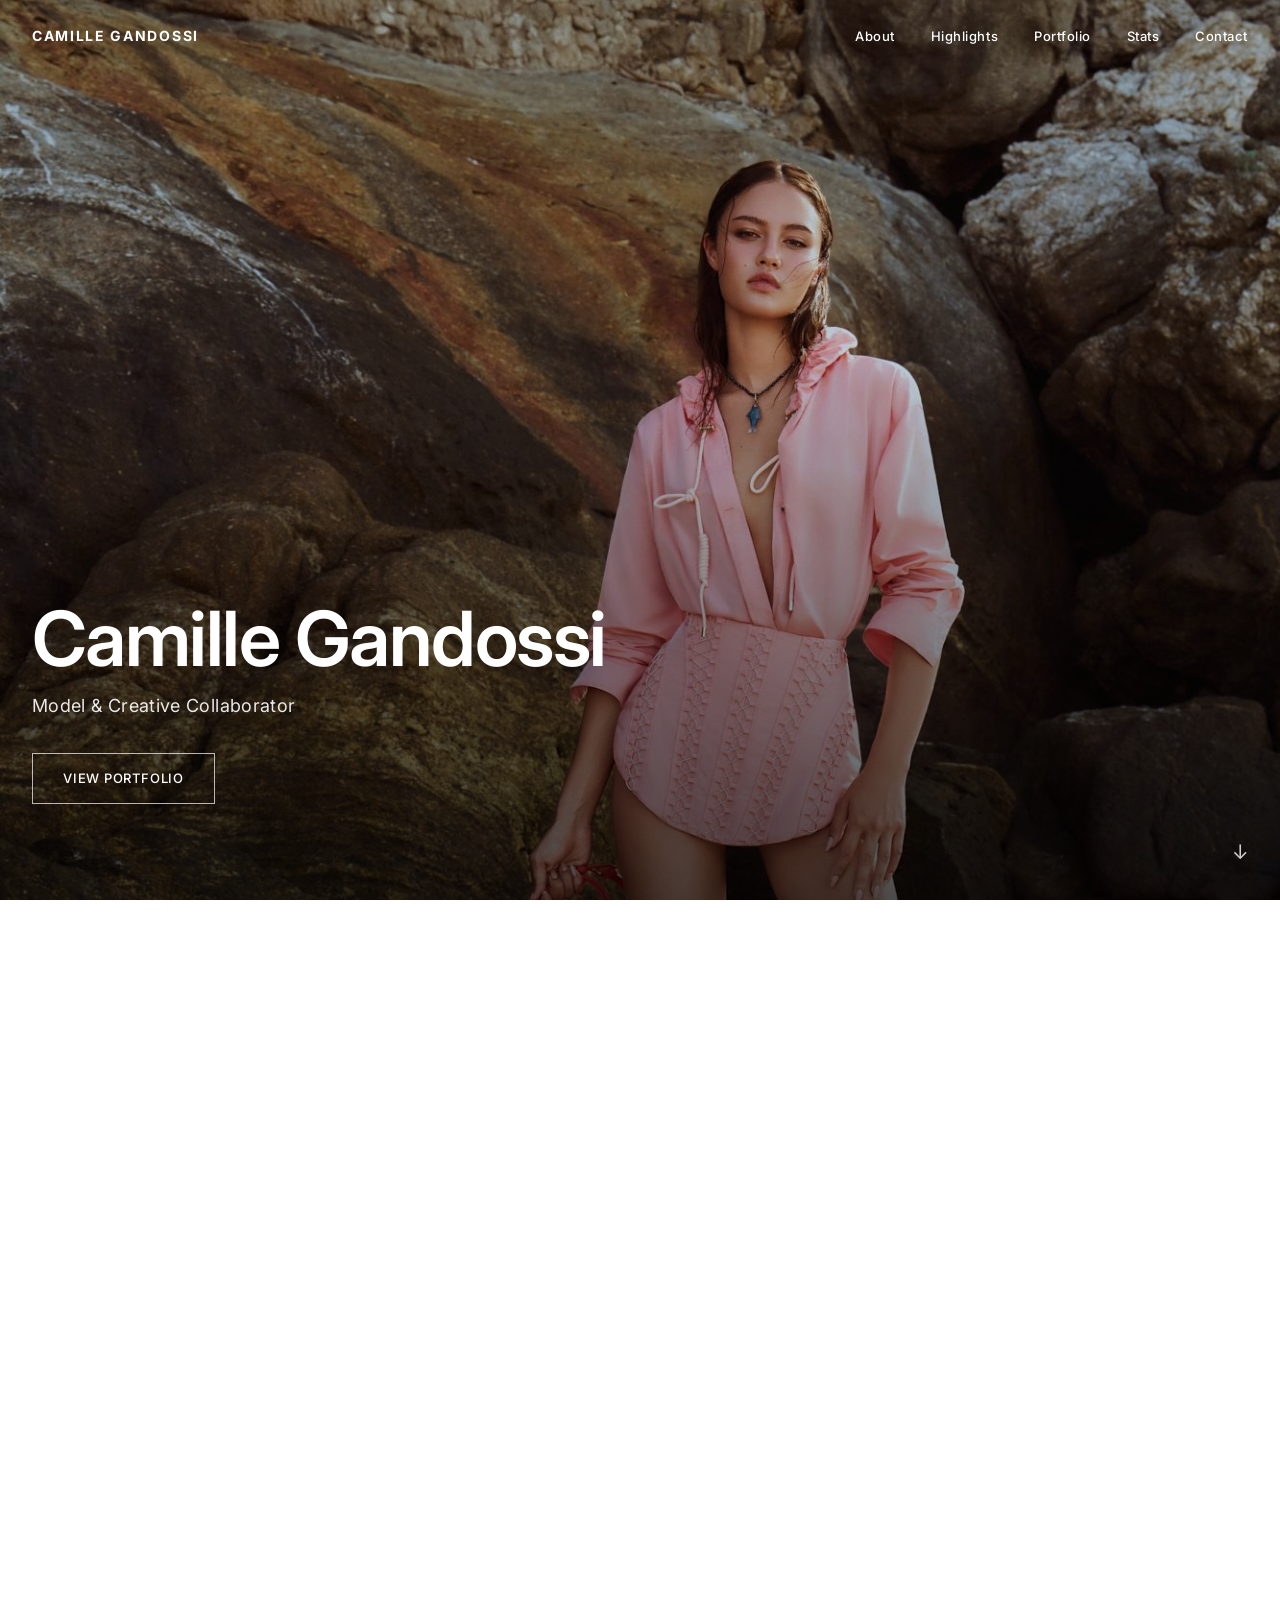
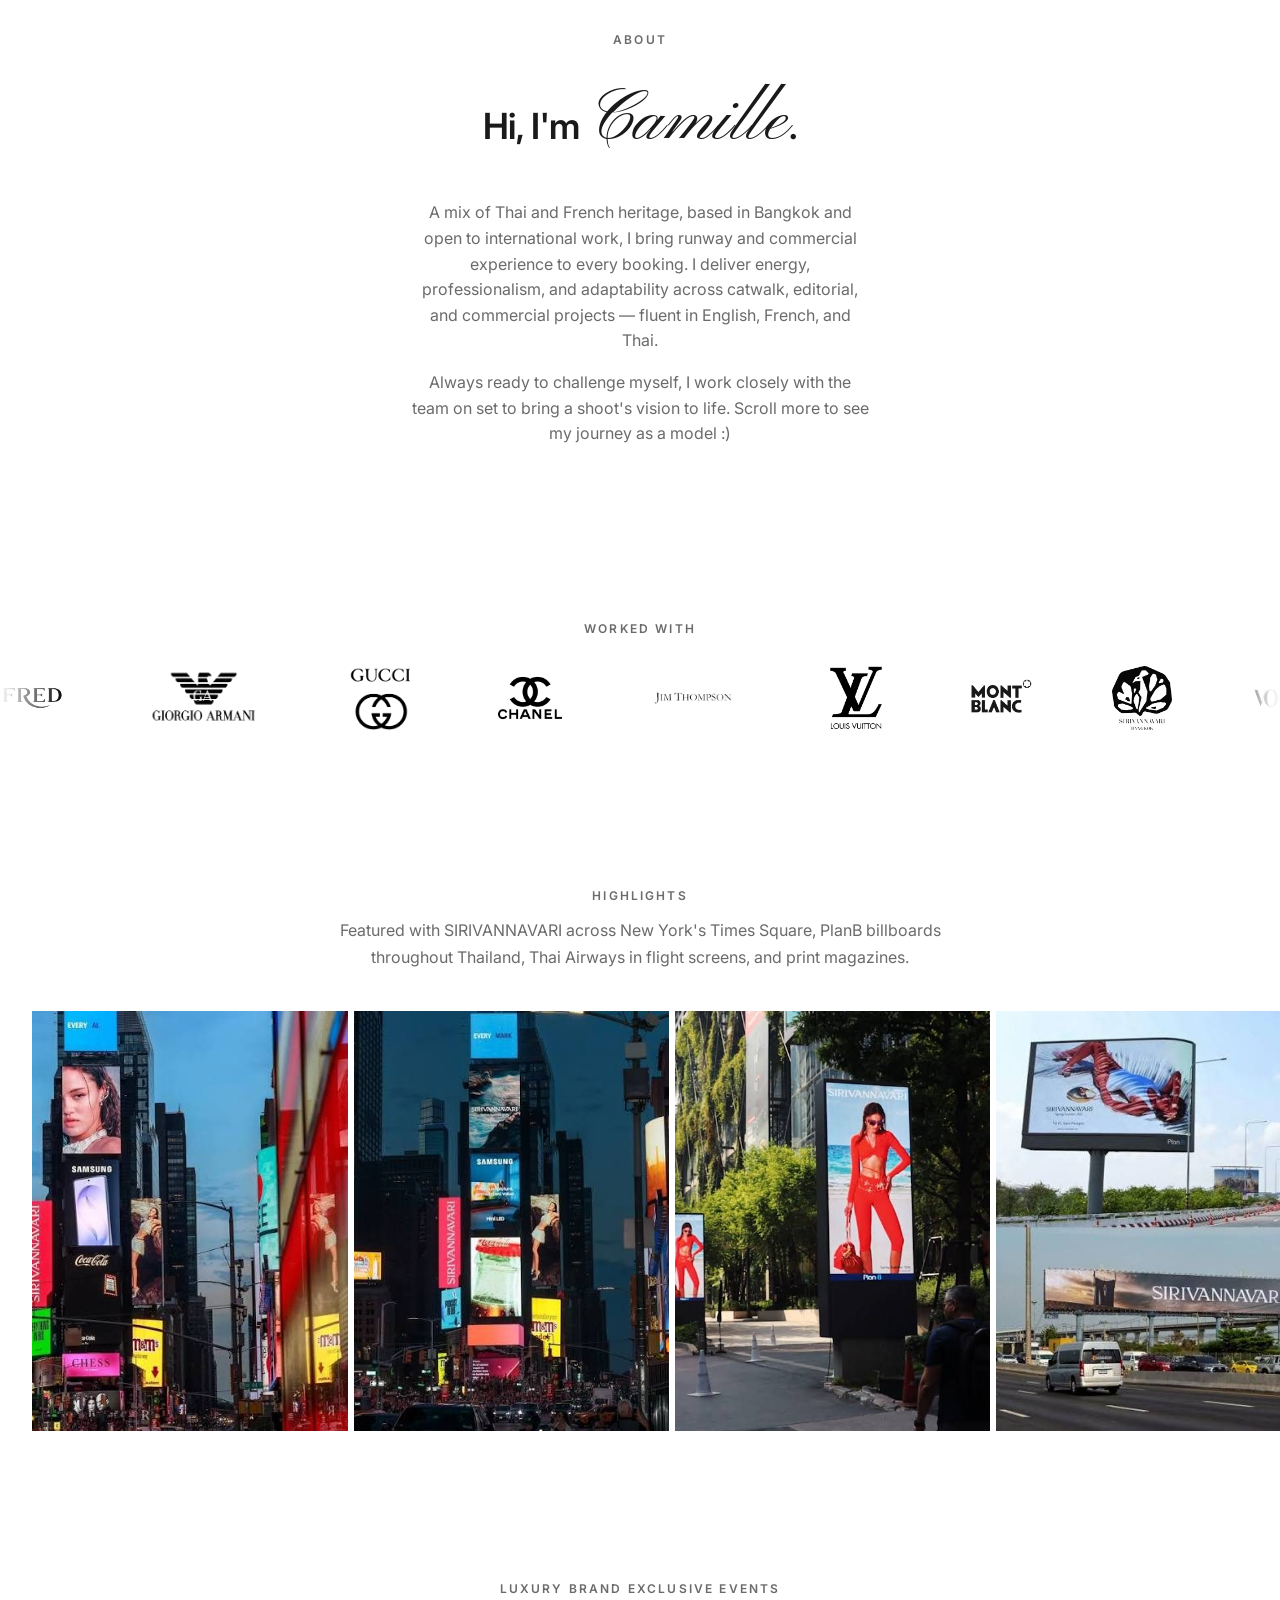
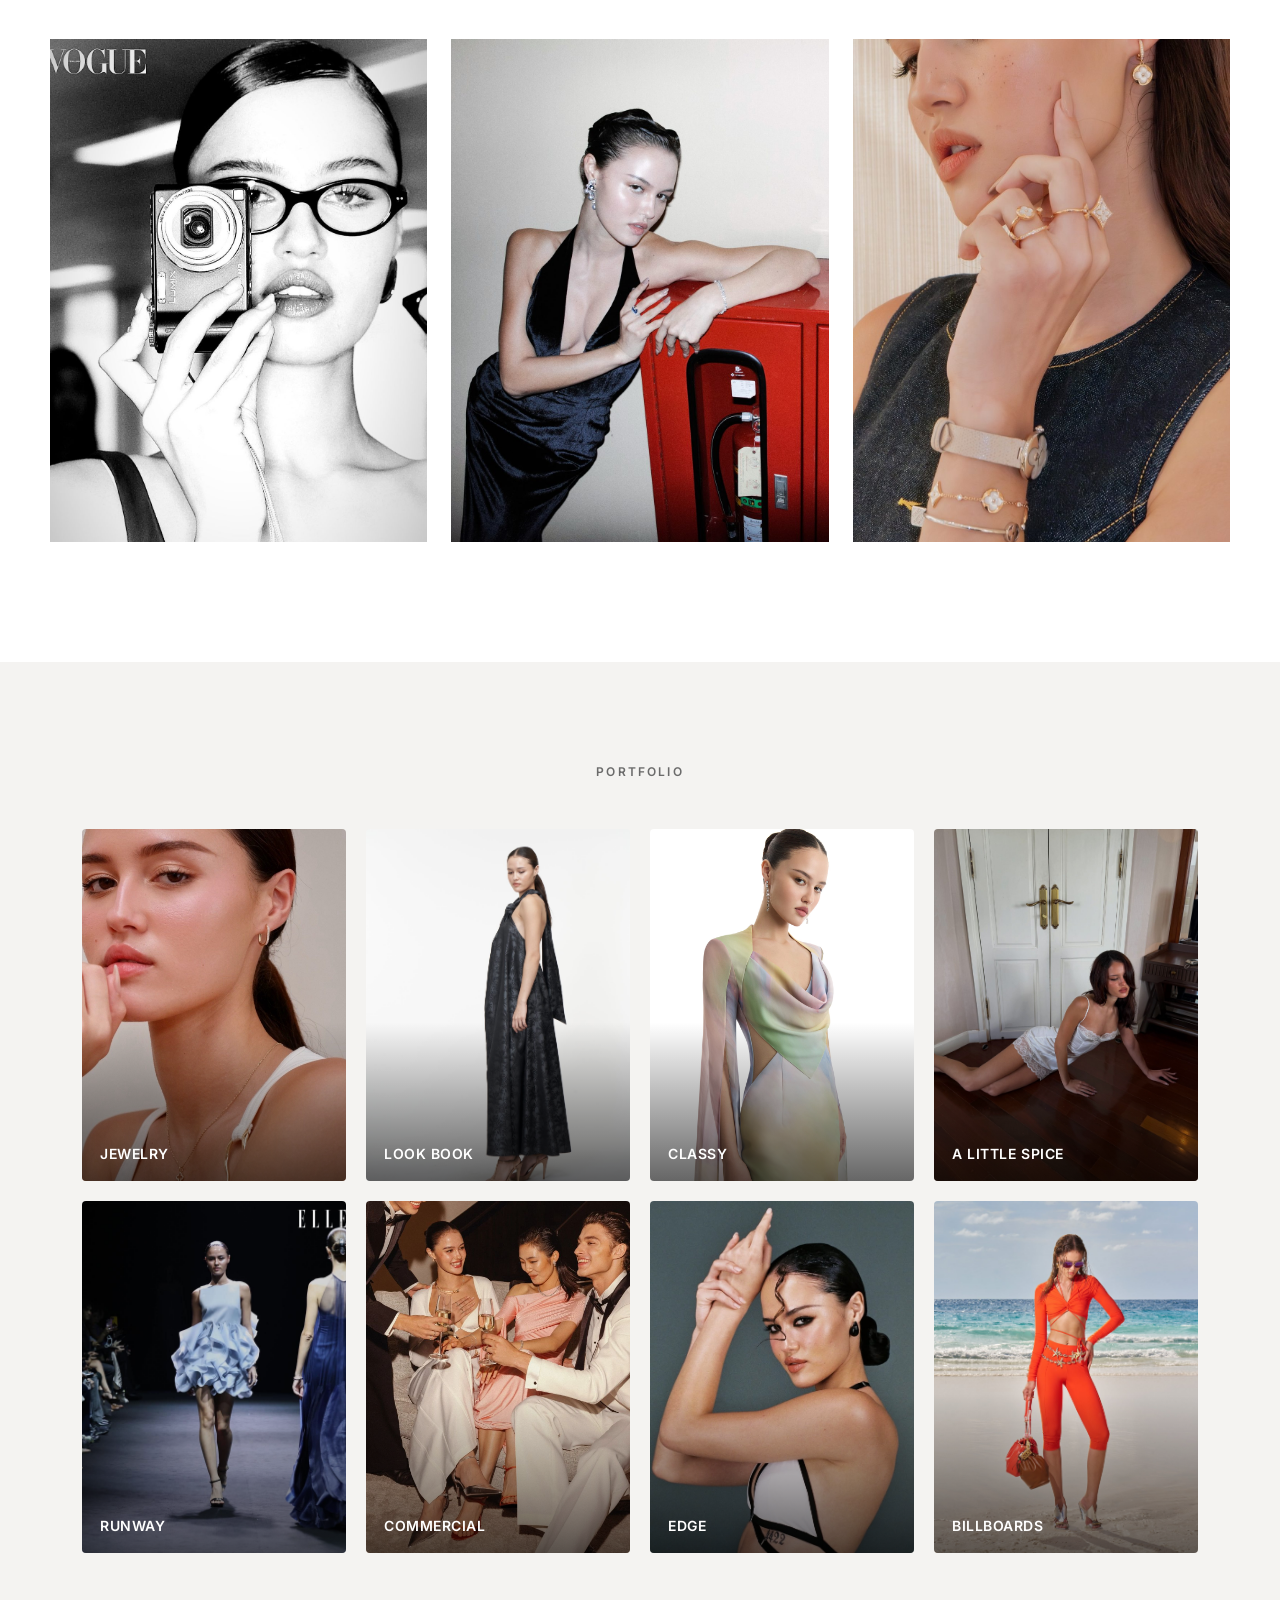
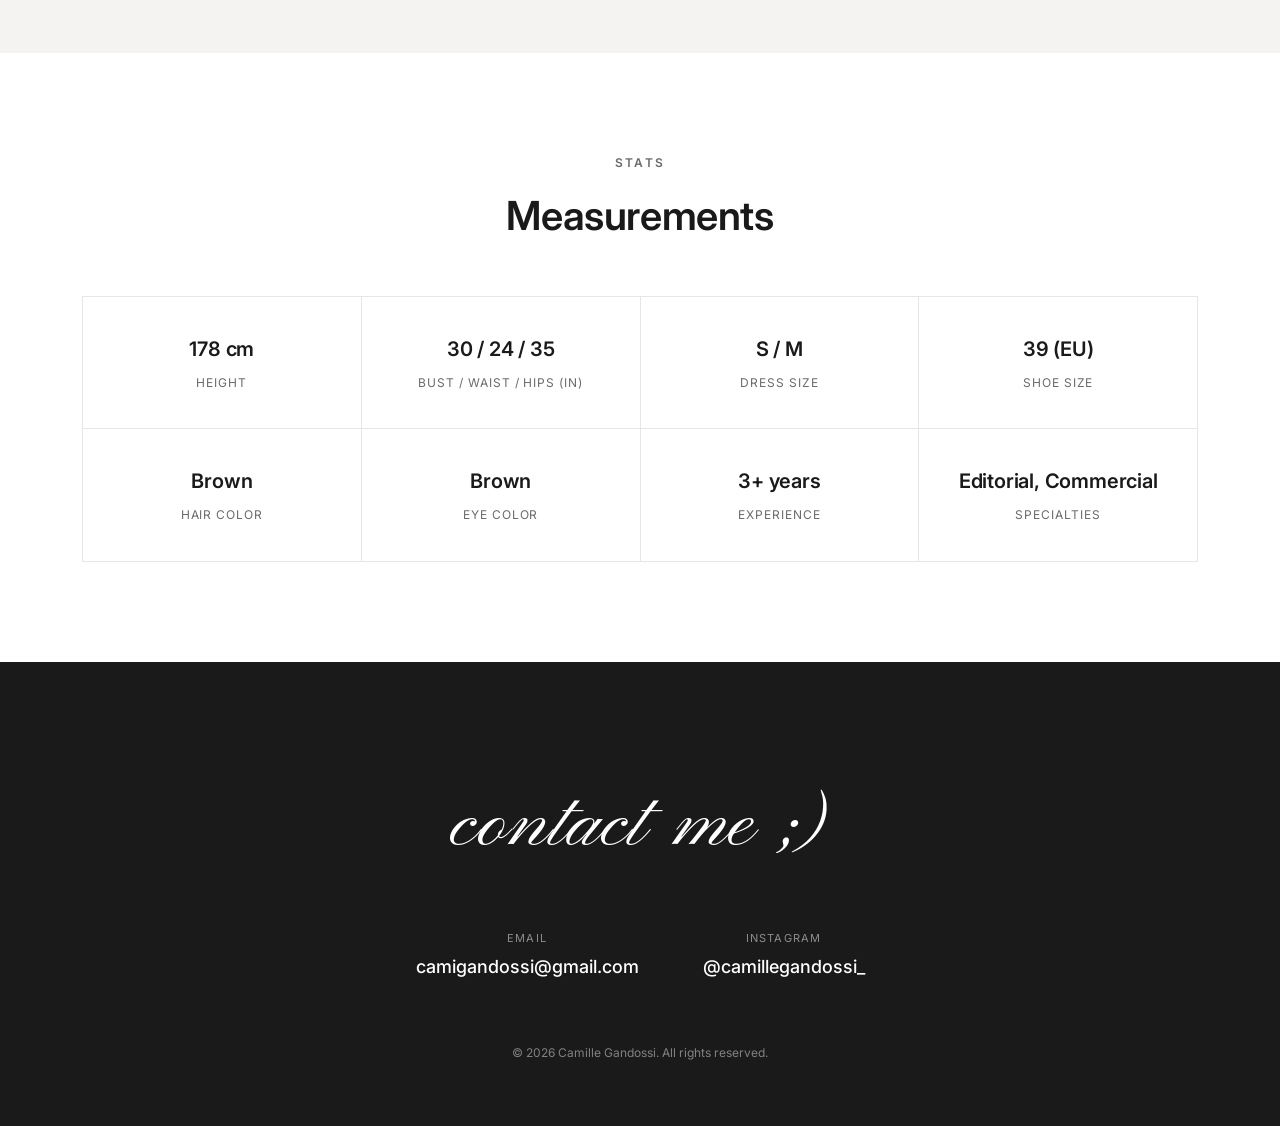
==== index.html @ 05dc09be "Add portfolio site files" ====
<!DOCTYPE html>
<html lang="en">
<head>
<meta charset="UTF-8">
<meta name="viewport" content="width=device-width, initial-scale=1.0">
<title>Camille Gandossi | Model Portfolio</title>
<meta name="description" content="Camille Gandossi — model portfolio, stats, and contact.">
<link rel="preconnect" href="https://fonts.googleapis.com">
<link rel="preconnect" href="https://fonts.gstatic.com" crossorigin>
<link href="https://fonts.googleapis.com/css2?family=Inter:wght@300;400;500;600;700&family=Pinyon+Script&display=swap" rel="stylesheet">
<link rel="stylesheet" href="css/style.css">
</head>
<body>

<nav class="navbar" id="navbar">
  <a href="#hero" class="nav-logo">CAMILLE GANDOSSI</a>
  <button class="nav-toggle" id="navToggle" aria-label="Toggle menu" aria-expanded="false">
    <span></span><span></span><span></span>
  </button>
  <div class="nav-links" id="navLinks">
    <a href="#about">About</a>
    <a href="#highlights">Highlights</a>
    <a href="#portfolio">Portfolio</a>
    <a href="#stats">Stats</a>
    <a href="#contact">Contact</a>
  </div>
</nav>

<!-- HERO -->
<header class="hero" id="hero">
  <div class="hero-slideshow" id="heroSlideshow">
    <img class="hero-slide hero-slide-1 active" src="images/hero/hero-1.jpg" alt="Camille Gandossi — photo 1" fetchpriority="high" decoding="async">
    <img class="hero-slide hero-slide-2" src="images/hero/hero-2.jpg" alt="Camille Gandossi — photo 2" loading="lazy" decoding="async">
    <img class="hero-slide hero-slide-3" src="images/hero/hero-3.jpg" alt="Camille Gandossi — photo 3" loading="lazy" decoding="async">
    <img class="hero-slide hero-slide-4" src="images/hero/hero-4.jpg" alt="Camille Gandossi — photo 4" loading="lazy" decoding="async">
    <img class="hero-slide hero-slide-5" src="images/hero/hero-5.jpg" alt="Camille Gandossi — photo 5" loading="lazy" decoding="async">
    <img class="hero-slide hero-slide-6" src="images/hero/hero-6.jpg" alt="Camille Gandossi — photo 6" loading="lazy" decoding="async">
    <img class="hero-slide hero-slide-7" src="images/hero/hero-7.jpg" alt="Camille Gandossi — photo 7" loading="lazy" decoding="async">
  </div>
  <div class="hero-overlay"></div>
  <div class="hero-content">
    <h1 class="hero-name">Camille Gandossi</h1>
    <p class="hero-tagline">Model &amp; Creative Collaborator</p>
    <a href="#portfolio" class="hero-cta">View Portfolio</a>
  </div>
  <a href="#about" class="scroll-indicator" aria-label="Scroll to About">↓</a>
</header>

<main>

  <!-- ABOUT -->
  <section class="about" id="about">
    <div class="about-video">
      <video autoplay muted loop playsinline>
        <source src="images/hero/video.mp4" type="video/mp4">
      </video>
    </div>
    <div class="section-inner about-grid">
      <div class="about-text">
        <p class="eyebrow">About</p>
        <h2>Hi, I'm <span class="cursive-name">Camille</span>.</h2>
        <p>
          A mix of Thai and French heritage, based in Bangkok and open to international work,
          I bring runway and commercial experience to every booking. I deliver energy,
          professionalism, and adaptability across catwalk, editorial, and commercial projects
          — fluent in English, French, and Thai.
        </p>
        <p>
          Always ready to challenge myself, I work closely with the team on set to bring a
          shoot's vision to life. Scroll more to see my journey as a model :)
        </p>
      </div>
    </div>
  </section>

  <!-- WORKED WITH -->
  <section class="logo-strip" id="worked-with">
    <p class="eyebrow center">Worked With</p>
    <div class="marquee">
      <div class="marquee-track" id="marqueeTrack">
        <!-- Logo <img> tags generated by js/script.js from images/brand-logos -->
      </div>
    </div>
  </section>

  <!-- HIGHLIGHTS -->
  <section class="highlights" id="highlights">
    <div class="section-inner highlights-inner">
      <p class="eyebrow center">Highlights</p>
      <p class="highlights-description">
        Featured with SIRIVANNAVARI across New York's Times Square, PlanB billboards
        throughout Thailand, Thai Airways in flight screens, and print magazines.
      </p>
    </div>
    <div class="highlights-scroll">
      <div class="highlights-track" id="highlightsTrack">
        <!-- Highlight <img> tags generated by js/script.js from images/highlights -->
      </div>
    </div>
  </section>

  <!-- LUXURY BRAND EXCLUSIVE EVENTS -->
  <section class="brand-events" id="brand-events">
    <p class="eyebrow center">Luxury Brand Exclusive Events</p>
    <div class="brand-frames" id="brandFrames">
      <div class="brand-frame">
        <img class="brand-frame-img active" alt="">
        <img class="brand-frame-img" alt="">
      </div>
      <div class="brand-frame">
        <img class="brand-frame-img active" alt="">
        <img class="brand-frame-img" alt="">
      </div>
      <div class="brand-frame">
        <img class="brand-frame-img active" alt="">
        <img class="brand-frame-img" alt="">
      </div>
    </div>
  </section>

  <!-- PORTFOLIO -->
  <section class="portfolio" id="portfolio">
    <div class="section-inner">
      <p class="eyebrow center">Portfolio</p>
      <div class="album-grid">
        <a href="portfolio/jewelry.html" class="album-tile">
          <img class="album-cover" src="images/portfolio/jewelry/cover.jpg" alt="Jewelry" loading="lazy" decoding="async">
          <div class="album-tile-overlay"></div>
          <span class="album-label">Jewelry</span>
        </a>
        <a href="portfolio/lookbook.html" class="album-tile">
          <img class="album-cover" src="images/portfolio/lookbook/cover.jpg" alt="Look Book" loading="lazy" decoding="async">
          <div class="album-tile-overlay"></div>
          <span class="album-label">Look Book</span>
        </a>
        <a href="portfolio/classy.html" class="album-tile">
          <img class="album-cover" src="images/portfolio/classy/cover.jpg" alt="Classy" loading="lazy" decoding="async">
          <div class="album-tile-overlay"></div>
          <span class="album-label">Classy</span>
        </a>
        <a href="portfolio/a-little-spice.html" class="album-tile">
          <img class="album-cover" src="images/portfolio/a-little-spice/cover.jpg" alt="A Little Spice" loading="lazy" decoding="async">
          <div class="album-tile-overlay"></div>
          <span class="album-label">A Little Spice</span>
        </a>
        <a href="portfolio/runway.html" class="album-tile">
          <img class="album-cover" src="images/portfolio/runway/cover.jpg" alt="Runway" loading="lazy" decoding="async">
          <div class="album-tile-overlay"></div>
          <span class="album-label">Runway</span>
        </a>
        <a href="portfolio/commercial.html" class="album-tile">
          <img class="album-cover" src="images/portfolio/commercial/cover.jpg" alt="Commercial" loading="lazy" decoding="async">
          <div class="album-tile-overlay"></div>
          <span class="album-label">Commercial</span>
        </a>
        <a href="portfolio/edge.html" class="album-tile">
          <img class="album-cover" src="images/portfolio/edge/cover.jpg" alt="Edge" loading="lazy" decoding="async">
          <div class="album-tile-overlay"></div>
          <span class="album-label">Edge</span>
        </a>
        <a href="portfolio/billboards.html" class="album-tile">
          <img class="album-cover" src="images/portfolio/billboards/cover.jpg" alt="Billboards" loading="lazy" decoding="async">
          <div class="album-tile-overlay"></div>
          <span class="album-label">Billboards</span>
        </a>
      </div>
    </div>
  </section>

  <!-- STATS -->
  <section class="stats" id="stats">
    <div class="section-inner">
      <p class="eyebrow center">Stats</p>
      <h2 class="section-title center">Measurements</h2>
      <div class="stats-grid">
        <div class="stat-item">
          <span class="stat-value">178 cm</span>
          <span class="stat-label">Height</span>
        </div>
        <div class="stat-item">
          <span class="stat-value">30 / 24 / 35</span>
          <span class="stat-label">Bust / Waist / Hips (in)</span>
        </div>
        <div class="stat-item">
          <span class="stat-value">S / M</span>
          <span class="stat-label">Dress Size</span>
        </div>
        <div class="stat-item">
          <span class="stat-value">39 (EU)</span>
          <span class="stat-label">Shoe Size</span>
        </div>
        <div class="stat-item">
          <span class="stat-value">Brown</span>
          <span class="stat-label">Hair Color</span>
        </div>
        <div class="stat-item">
          <span class="stat-value">Brown</span>
          <span class="stat-label">Eye Color</span>
        </div>
        <div class="stat-item">
          <span class="stat-value">3+ years</span>
          <span class="stat-label">Experience</span>
        </div>
        <div class="stat-item">
          <span class="stat-value">Editorial, Commercial</span>
          <span class="stat-label">Specialties</span>
        </div>
      </div>
    </div>
  </section>

</main>

<!-- CONTACT / FOOTER -->
<footer class="contact" id="contact">
  <div class="section-inner contact-inner">
    <h2 class="section-title center"><span class="cursive-name">contact me ;)</span></h2>
    <div class="contact-links">
      <a href="mailto:camigandossi@gmail.com" class="contact-link">
        <span class="contact-label">Email</span>
        <span class="contact-value">camigandossi@gmail.com</span>
      </a>
      <a href="https://www.instagram.com/camillegandossi_/" target="_blank" rel="noopener noreferrer" class="contact-link">
        <span class="contact-label">Instagram</span>
        <span class="contact-value">@camillegandossi_</span>
      </a>
    </div>
    <p class="footer-copy">&copy; <span id="year"></span> Camille Gandossi. All rights reserved.</p>
  </div>
</footer>

<!-- HIGHLIGHTS LIGHTBOX -->
<div class="lightbox" id="highlightsLightbox">
  <button class="lightbox-close" id="lightboxClose" aria-label="Close">&times;</button>
  <button class="lightbox-nav lightbox-prev" id="lightboxPrev" aria-label="Previous image">&#8249;</button>
  <img class="lightbox-image" id="lightboxImage" src="" alt="">
  <button class="lightbox-nav lightbox-next" id="lightboxNext" aria-label="Next image">&#8250;</button>
</div>

<script src="js/script.js?v=2"></script>
</body>
</html>
---- css/style.css ----
/* ---------- Reset & base ---------- */
* {
  margin: 0;
  padding: 0;
  box-sizing: border-box;
}

:root {
  --color-bg: #ffffff;
  --color-text: #1a1a1a;
  --color-muted: #6b6b6b;
  --color-line: #e6e6e6;
  --color-accent: #1a1a1a;
  --color-surface: #f4f3f1;
  --font-main: 'Inter', -apple-system, BlinkMacSystemFont, 'Segoe UI', sans-serif;
  --max-width: 1180px;
  --nav-height: 72px;
}

html {
  scroll-behavior: smooth;
}

body {
  font-family: var(--font-main);
  color: var(--color-text);
  background: var(--color-bg);
  line-height: 1.6;
  font-weight: 400;
  -webkit-font-smoothing: antialiased;
}

img {
  max-width: 100%;
  display: block;
}

a {
  color: inherit;
  text-decoration: none;
}

.section-inner {
  max-width: var(--max-width);
  margin: 0 auto;
  padding: 100px 32px;
}

.eyebrow {
  text-transform: uppercase;
  letter-spacing: 0.18em;
  font-size: 12px;
  font-weight: 600;
  color: var(--color-muted);
  margin-bottom: 12px;
}

.section-title {
  font-size: clamp(28px, 4vw, 40px);
  font-weight: 600;
  letter-spacing: -0.01em;
  margin-bottom: 48px;
}

.center {
  text-align: center;
}

/* ---------- Placeholder media blocks ---------- */
.placeholder-media {
  background: linear-gradient(135deg, #dcdcdc 0%, #efefef 50%, #dcdcdc 100%);
  display: flex;
  align-items: center;
  justify-content: center;
  position: relative;
  overflow: hidden;
}

.placeholder-media::before {
  content: "";
  position: absolute;
  inset: 0;
  background-image:
    linear-gradient(45deg, rgba(0,0,0,0.03) 25%, transparent 25%),
    linear-gradient(-45deg, rgba(0,0,0,0.03) 25%, transparent 25%);
  background-size: 24px 24px;
}

.placeholder-label {
  position: relative;
  font-size: 13px;
  color: var(--color-muted);
  text-align: center;
  padding: 16px;
  max-width: 260px;
  font-weight: 500;
}

/* ---------- Navbar ---------- */
.navbar {
  position: fixed;
  top: 0;
  left: 0;
  right: 0;
  height: var(--nav-height);
  display: flex;
  align-items: center;
  justify-content: space-between;
  padding: 0 32px;
  z-index: 1000;
  background: rgba(255, 255, 255, 0.0);
  transition: background 0.3s ease, box-shadow 0.3s ease;
}

.navbar.scrolled,
.navbar--solid {
  background: rgba(255, 255, 255, 0.92);
  backdrop-filter: blur(10px);
  box-shadow: 0 1px 0 var(--color-line);
}

.nav-logo {
  font-size: 14px;
  font-weight: 700;
  letter-spacing: 0.12em;
  color: #fff;
  transition: color 0.3s ease;
}

.navbar.scrolled .nav-logo,
.navbar--solid .nav-logo {
  color: var(--color-text);
}

.nav-links {
  display: flex;
  gap: 36px;
}

.nav-links a {
  font-size: 13px;
  font-weight: 500;
  letter-spacing: 0.04em;
  color: #fff;
  transition: color 0.3s ease, opacity 0.2s ease;
}

.navbar.scrolled .nav-links a,
.navbar--solid .nav-links a {
  color: var(--color-text);
}

.nav-links a:hover {
  opacity: 0.6;
}

.nav-toggle {
  display: none;
  flex-direction: column;
  justify-content: center;
  gap: 5px;
  width: 32px;
  height: 32px;
  background: transparent;
  border: none;
  cursor: pointer;
  z-index: 1001;
}

.nav-toggle span {
  display: block;
  height: 2px;
  width: 100%;
  background: #fff;
  transition: background 0.3s ease, transform 0.3s ease, opacity 0.3s ease;
}

.navbar.scrolled .nav-toggle span,
.navbar--solid .nav-toggle span,
.nav-toggle.open span {
  background: var(--color-text);
}

.nav-toggle.open span:nth-child(1) {
  transform: translateY(7px) rotate(45deg);
}
.nav-toggle.open span:nth-child(2) {
  opacity: 0;
}
.nav-toggle.open span:nth-child(3) {
  transform: translateY(-7px) rotate(-45deg);
}

/* ---------- Hero ---------- */
.hero {
  position: relative;
  height: 100vh;
  min-height: 560px;
  display: flex;
  align-items: flex-end;
  overflow: hidden;
}

.hero-slideshow {
  position: absolute;
  inset: 0;
}

.hero-slide {
  position: absolute;
  inset: 0;
  width: 100%;
  height: 100%;
  object-fit: cover;
  /* Default anchor: upper third, not dead-center — most portrait shots
     here have the face well above the vertical midpoint, and on wide/
     short viewports object-fit: cover crops from the center outward,
     so a centered anchor cuts heads off first. */
  object-position: 50% 20%;
  opacity: 0;
  transition: opacity 1.2s ease;
}

.hero-slide.active {
  opacity: 1;
}

/* Per-photo overrides — tune the Y value (0% = top of image, 100% = bottom)
   to move the visible crop window up/down for that specific photo.
   X stays at 50% for all five; none of these need horizontal adjustment
   at the breakpoints tested (375 / 768 / 1440 / 1920px). */
.hero-slide-1 { object-position: 50% 15%; }
.hero-slide-2 { object-position: 50% 18%; }
.hero-slide-3 { object-position: 50% 16%; }
.hero-slide-4 { object-position: 50% 13%; }
.hero-slide-5 { object-position: 50% 20%; }
.hero-slide-6 { object-position: 50% 30%; }
.hero-slide-7 { object-position: 50% 38%; } /* landscape source photo — face already near center, needs only a slight lift */

.hero-overlay {
  position: absolute;
  inset: 0;
  background: linear-gradient(180deg, rgba(0,0,0,0.15) 0%, rgba(0,0,0,0.15) 40%, rgba(0,0,0,0.65) 100%);
}

.hero-content {
  position: relative;
  z-index: 2;
  padding: 0 32px 96px;
  width: 100%;
  color: #fff;
}

.hero-name {
  font-size: clamp(38px, 7vw, 76px);
  font-weight: 600;
  letter-spacing: -0.02em;
  line-height: 1.05;
}

.hero-tagline {
  margin-top: 14px;
  font-size: clamp(15px, 2vw, 18px);
  font-weight: 400;
  letter-spacing: 0.02em;
  opacity: 0.9;
}

.hero-cta {
  display: inline-block;
  margin-top: 32px;
  padding: 14px 30px;
  border: 1px solid rgba(255,255,255,0.7);
  font-size: 13px;
  font-weight: 500;
  letter-spacing: 0.06em;
  text-transform: uppercase;
  transition: background 0.25s ease, color 0.25s ease;
}

.hero-cta:hover {
  background: #fff;
  color: var(--color-text);
}

.scroll-indicator {
  position: absolute;
  bottom: 32px;
  right: 32px;
  z-index: 2;
  color: #fff;
  font-size: 20px;
  opacity: 0.8;
  animation: bounce 2s infinite;
}

@keyframes bounce {
  0%, 100% { transform: translateY(0); }
  50% { transform: translateY(8px); }
}

/* ---------- About ---------- */
.about-video {
  width: 100%;
  height: 70vh;
  min-height: 420px;
  max-height: 680px;
  overflow: hidden;
}

.about-video video {
  width: 100%;
  height: 100%;
  object-fit: cover;
  display: block;
}

.about-grid {
  max-width: 720px;
  margin: 0 auto;
  text-align: center;
}

.about-text h2 {
  font-size: clamp(26px, 3.5vw, 36px);
  font-weight: 600;
  letter-spacing: -0.01em;
  margin-bottom: 20px;
}

.cursive-name {
  font-family: 'Pinyon Script', cursive;
  font-weight: 400;
  font-size: 2em;
  letter-spacing: 0.01em;
}

.about-text p {
  color: var(--color-muted);
  margin: 0 auto 16px;
  max-width: 46ch;
}

/* ---------- Worked With (logo marquee) ---------- */
.logo-strip {
  padding: 56px 0;
  overflow: hidden;
}

.logo-strip .eyebrow {
  padding: 0 32px;
  margin-bottom: 28px;
}

.marquee {
  width: 100%;
  overflow: hidden;
  /* fade the strip's edges so logos don't hard-cut at the viewport border */
  -webkit-mask-image: linear-gradient(to right, transparent, #000 5%, #000 95%, transparent);
  mask-image: linear-gradient(to right, transparent, #000 5%, #000 95%, transparent);
}

.marquee-track {
  display: flex;
  align-items: center;
  width: max-content;
  gap: 80px;
  animation: marquee-scroll 32s linear infinite;
  will-change: transform;
}

.marquee-track img {
  height: 64px;
  width: auto;
  flex-shrink: 0;
  filter: grayscale(100%);
}

@keyframes marquee-scroll {
  from { transform: translateX(0); }
  to { transform: translateX(-50%); }
}

/* Pause on hover — only for devices with a real pointer, so a mobile tap
   doesn't leave the marquee stuck mid-scroll via a sticky :hover state. */
@media (hover: hover) and (pointer: fine) {
  .logo-strip:hover .marquee-track {
    animation-play-state: paused;
  }
}

@media (prefers-reduced-motion: reduce) {
  .marquee-track {
    animation: none;
  }
}

@media (max-width: 640px) {
  .marquee-track {
    gap: 48px;
    animation-duration: 22s;
  }

  .marquee-track img {
    height: 44px;
  }
}

/* ---------- Highlights (horizontal scroll panel) ---------- */
.highlights-inner {
  padding-bottom: 40px;
}

.highlights-description {
  max-width: 620px;
  margin: 0 auto;
  text-align: center;
  color: var(--color-muted);
  font-size: 16px;
  line-height: 1.7;
}

.highlights-scroll {
  width: 100%;
  overflow: hidden;
  padding-bottom: 48px;
}

.highlights-track {
  display: flex;
  align-items: center;
  width: max-content;
  gap: 6px;
  padding: 0 32px;
  animation: marquee-scroll 46s linear infinite;
  will-change: transform;
}

.highlights-track img {
  height: 420px;
  width: auto;
  flex-shrink: 0;
  border-radius: 0;
  object-fit: cover;
  cursor: pointer;
  -webkit-user-drag: none;
  user-select: none;
  transition: opacity 0.25s ease;
}

.highlights-track img:hover {
  opacity: 0.85;
}

/* Pause on hover — real pointer devices only, same reasoning as the
   Worked With marquee (avoids a mobile tap leaving it stuck paused). */
@media (hover: hover) and (pointer: fine) {
  .highlights:hover .highlights-track {
    animation-play-state: paused;
  }
}

@media (max-width: 860px) {
  .highlights-track img {
    height: 320px;
  }
}

@media (max-width: 640px) {
  .highlights-track {
    gap: 4px;
    padding: 0 20px;
    animation-duration: 30s;
  }

  .highlights-track img {
    height: 260px;
  }
}

/* ---------- Highlights lightbox ---------- */
.lightbox {
  position: fixed;
  inset: 0;
  z-index: 2000;
  display: flex;
  align-items: center;
  justify-content: center;
  background: rgba(10, 10, 10, 0.92);
  opacity: 0;
  visibility: hidden;
  pointer-events: none;
  transition: opacity 0.25s ease;
}

.lightbox.open {
  opacity: 1;
  visibility: visible;
  pointer-events: auto;
}

.lightbox-image {
  max-width: 88vw;
  max-height: 85vh;
  width: auto;
  height: auto;
  object-fit: contain;
  border-radius: 4px;
  box-shadow: 0 20px 60px rgba(0, 0, 0, 0.5);
}

.lightbox-close,
.lightbox-nav {
  position: absolute;
  background: transparent;
  border: none;
  color: #fff;
  cursor: pointer;
  display: flex;
  align-items: center;
  justify-content: center;
  transition: opacity 0.2s ease;
}

.lightbox-close:hover,
.lightbox-nav:hover {
  opacity: 0.7;
}

.lightbox-close {
  top: 24px;
  right: 24px;
  font-size: 32px;
  line-height: 1;
  width: 44px;
  height: 44px;
}

.lightbox-nav {
  top: 50%;
  transform: translateY(-50%);
  font-size: 48px;
  line-height: 1;
  width: 56px;
  height: 56px;
}

.lightbox-prev {
  left: 12px;
}

.lightbox-next {
  right: 12px;
}

@media (max-width: 640px) {
  .lightbox-close {
    top: 12px;
    right: 12px;
    font-size: 26px;
    width: 40px;
    height: 40px;
  }

  .lightbox-nav {
    font-size: 34px;
    width: 44px;
    height: 44px;
  }

  .lightbox-prev {
    left: 4px;
  }

  .lightbox-next {
    right: 4px;
  }
}

/* ---------- Luxury Brand Exclusive Events ---------- */
.brand-events {
  padding: 100px 32px 120px;
}

.brand-events .eyebrow {
  text-align: center;
  margin-bottom: 40px;
}

.brand-frames {
  display: grid;
  grid-template-columns: repeat(3, 1fr);
  gap: 24px;
  max-width: var(--max-width);
  margin: 0 auto;
}

.brand-frame {
  position: relative;
  aspect-ratio: 3 / 4;
  overflow: hidden;
  background: var(--color-surface);
}

.brand-frame-img {
  position: absolute;
  inset: 0;
  width: 100%;
  height: 100%;
  object-fit: cover;
  opacity: 0;
  transition: opacity 1s ease;
}

.brand-frame-img.active {
  opacity: 1;
}

@media (max-width: 860px) {
  .brand-events {
    padding: 72px 24px 88px;
  }

  .brand-frames {
    gap: 12px;
  }
}

@media (max-width: 640px) {
  .brand-frames {
    gap: 8px;
  }
}

/* ---------- Portfolio gallery ---------- */
.portfolio {
  background: var(--color-surface);
}

.portfolio .eyebrow {
  margin-bottom: 48px;
}

.album-grid {
  display: grid;
  grid-template-columns: repeat(4, 1fr);
  gap: 20px;
}

.album-tile {
  position: relative;
  display: block;
  aspect-ratio: 3 / 4;
  overflow: hidden;
  border-radius: 4px;
  cursor: pointer;
}

.album-cover {
  width: 100%;
  height: 100%;
  object-fit: cover;
  transition: transform 0.4s ease;
}

.album-tile:hover .album-cover {
  transform: scale(1.05);
}

.album-tile-overlay {
  position: absolute;
  inset: 0;
  background: linear-gradient(180deg, rgba(0, 0, 0, 0) 55%, rgba(0, 0, 0, 0.6) 100%);
}

.album-label {
  position: absolute;
  left: 18px;
  bottom: 16px;
  color: #fff;
  font-size: 14px;
  font-weight: 600;
  letter-spacing: 0.04em;
  text-transform: uppercase;
}

@media (max-width: 860px) {
  .album-grid {
    grid-template-columns: repeat(2, 1fr);
    gap: 14px;
  }
}

/* ---------- Album page (individual portfolio category) ---------- */
.album-hero {
  position: relative;
  padding: 180px 32px 60px;
  text-align: center;
  background: var(--color-surface);
}

.album-back {
  position: absolute;
  top: 96px;
  left: 32px;
  display: inline-flex;
  align-items: center;
  gap: 6px;
  color: var(--color-text);
  font-size: 14px;
  font-weight: 500;
  text-decoration: none;
  transition: opacity 0.2s ease;
}

.album-back:hover {
  opacity: 0.6;
}

.album-back svg {
  width: 16px;
  height: 16px;
}

@media (max-width: 640px) {
  .album-back {
    top: 88px;
    left: 20px;
    font-size: 13px;
  }
}

.album-hero h1 {
  font-size: clamp(32px, 5vw, 52px);
  font-weight: 600;
  letter-spacing: -0.01em;
}

.album-gallery-placeholder {
  text-align: center;
  color: var(--color-muted);
  font-size: 14px;
  font-style: italic;
  padding: 80px 0;
}

.gallery-grid {
  display: grid;
  grid-template-columns: repeat(3, 1fr);
  gap: 20px;
}

.gallery-item {
  aspect-ratio: 3 / 4;
  border-radius: 4px;
  overflow: hidden;
  cursor: pointer;
  transition: transform 0.3s ease, box-shadow 0.3s ease;
}

.gallery-item img,
.gallery-item video {
  width: 100%;
  height: 100%;
  object-fit: cover;
  display: block;
}

.gallery-item:hover {
  transform: translateY(-4px);
  box-shadow: 0 12px 24px rgba(0,0,0,0.12);
}

.gallery-item .placeholder-label {
  font-size: 12px;
}

/* ---------- Stats ---------- */
.stats-grid {
  display: grid;
  grid-template-columns: repeat(4, 1fr);
  gap: 1px;
  background: var(--color-line);
  border: 1px solid var(--color-line);
}

.stat-item {
  background: #fff;
  padding: 36px 20px;
  display: flex;
  flex-direction: column;
  align-items: center;
  text-align: center;
  gap: 8px;
}

.stat-value {
  font-size: 20px;
  font-weight: 600;
  letter-spacing: -0.01em;
}

.stat-label {
  font-size: 12px;
  text-transform: uppercase;
  letter-spacing: 0.08em;
  color: var(--color-muted);
}

.stats-note {
  margin-top: 24px;
  text-align: center;
  font-size: 13px;
  color: var(--color-muted);
  font-style: italic;
}

/* ---------- Contact / Footer ---------- */
.contact {
  background: var(--color-text);
  color: #fff;
}

.contact-inner {
  text-align: center;
  padding-bottom: 64px;
}

.contact .eyebrow {
  color: rgba(255,255,255,0.55);
}

.contact .section-title {
  color: #fff;
  margin-bottom: 40px;
}

.contact-links {
  display: flex;
  justify-content: center;
  gap: 64px;
  flex-wrap: wrap;
  margin-bottom: 56px;
}

.contact-link {
  display: flex;
  flex-direction: column;
  gap: 6px;
  padding-bottom: 4px;
  border-bottom: 1px solid transparent;
  transition: border-color 0.25s ease, opacity 0.2s ease;
}

.contact-link:hover {
  border-color: rgba(255,255,255,0.6);
  opacity: 0.85;
}

.contact-label {
  font-size: 11px;
  text-transform: uppercase;
  letter-spacing: 0.1em;
  color: rgba(255,255,255,0.5);
}

.contact-value {
  font-size: 18px;
  font-weight: 500;
}

.footer-copy {
  font-size: 12px;
  color: rgba(255,255,255,0.45);
}

/* ---------- Responsive ---------- */
@media (max-width: 860px) {
  .about-video {
    height: 50vh;
    min-height: 320px;
  }

  .gallery-grid {
    grid-template-columns: repeat(2, 1fr);
  }

  .stats-grid {
    grid-template-columns: repeat(2, 1fr);
  }

  .section-inner {
    padding: 72px 24px;
  }
}

@media (max-width: 640px) {
  .nav-links {
    position: fixed;
    top: var(--nav-height);
    left: 0;
    right: 0;
    /* Explicit height instead of relying on bottom:0 to auto-fill the gap:
       .navbar.scrolled / .navbar--solid apply backdrop-filter, and per spec
       that makes .navbar the containing block for this fixed descendant —
       so "bottom: 0" resolved against navbar's own 72px-tall box instead of
       the viewport, collapsing this panel to 0 height (links then rendered
       outside their own zero-height background, i.e. transparent over the
       hero). `vh` is always viewport-relative regardless of containing
       block, so it sidesteps the problem entirely. */
    height: calc(100vh - var(--nav-height));
    background: #fff;
    flex-direction: column;
    align-items: center;
    justify-content: center;
    gap: 32px;
    transform: translateY(-100%);
    opacity: 0;
    pointer-events: none;
    transition: transform 0.35s ease, opacity 0.3s ease;
  }

  .nav-links.open {
    transform: translateY(0);
    opacity: 1;
    pointer-events: auto;
  }

  .nav-links a {
    color: var(--color-text);
    font-size: 18px;
  }

  .nav-toggle {
    display: flex;
  }

  .hero-content {
    padding: 0 20px 64px;
  }

  .gallery-grid {
    grid-template-columns: 1fr 1fr;
    gap: 12px;
  }

  .contact-links {
    gap: 32px;
  }
}

@media (max-width: 420px) {
  .stats-grid {
    grid-template-columns: 1fr;
  }
}
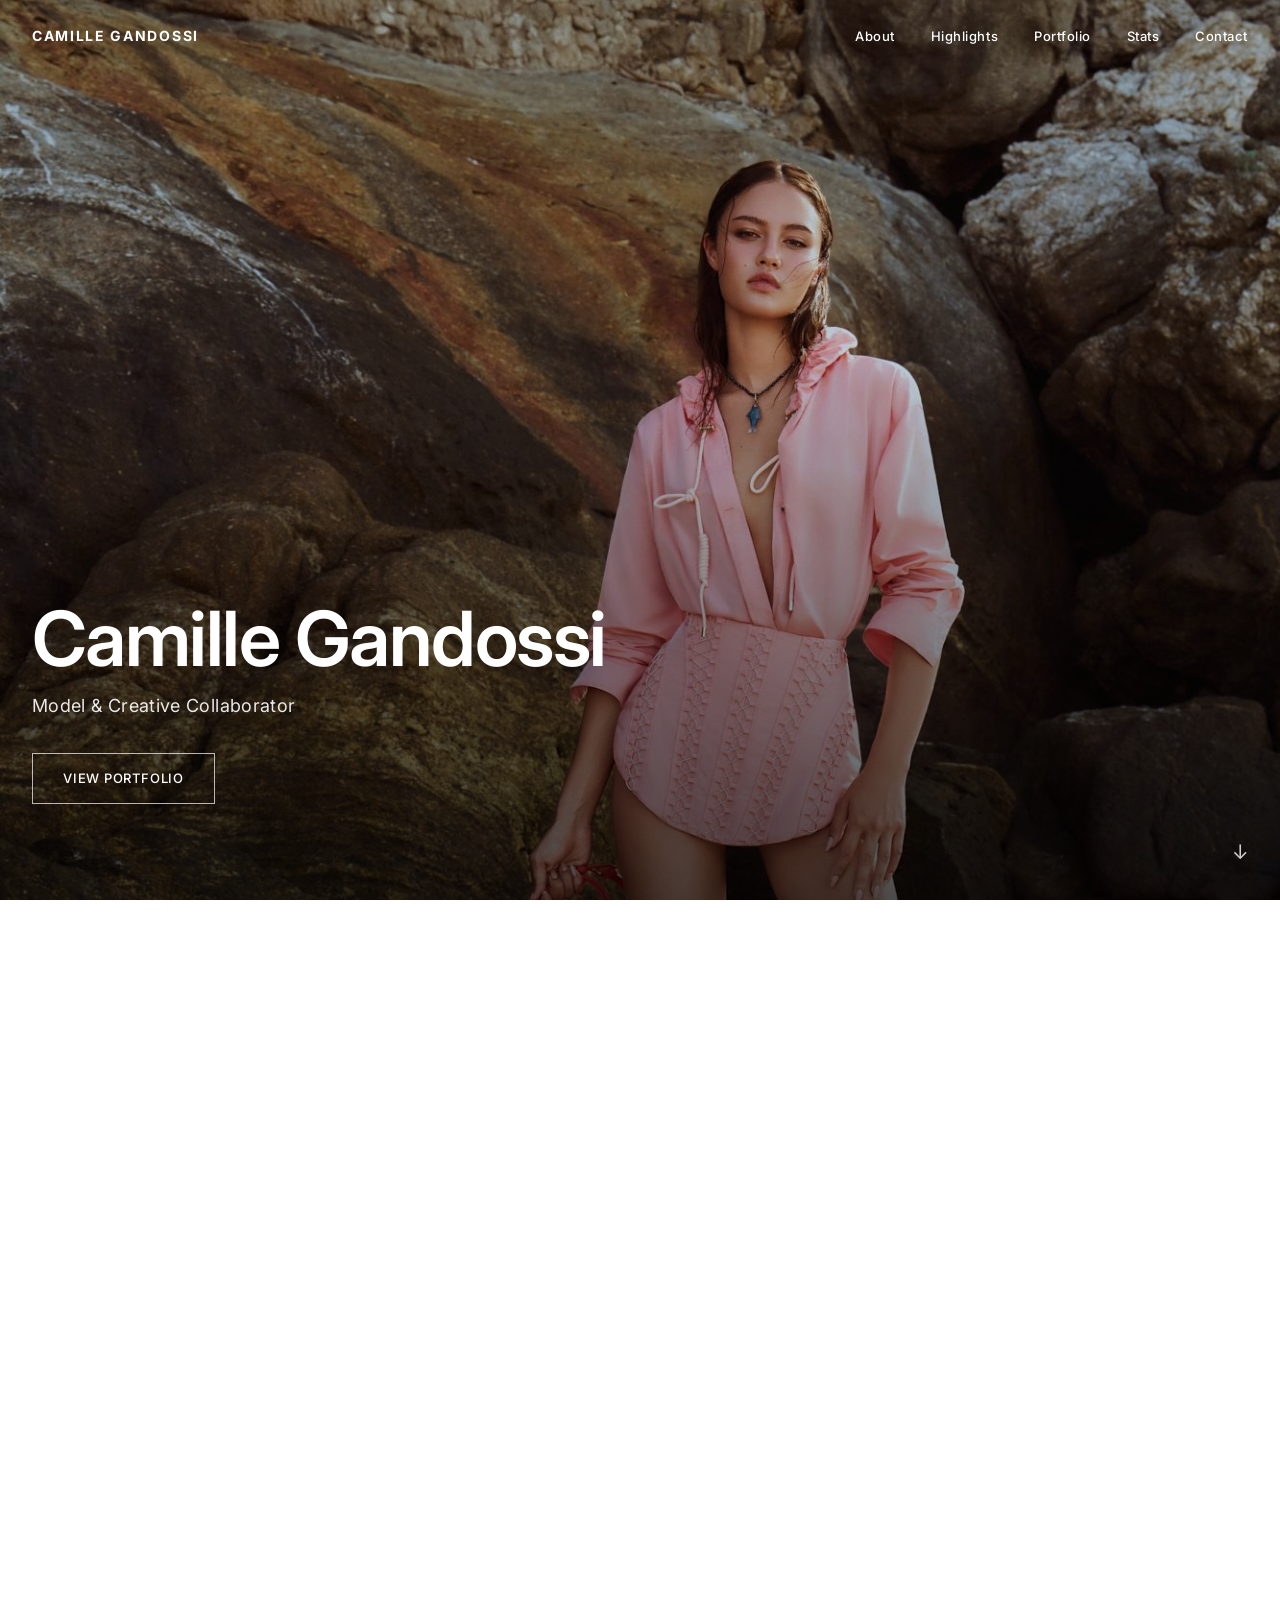
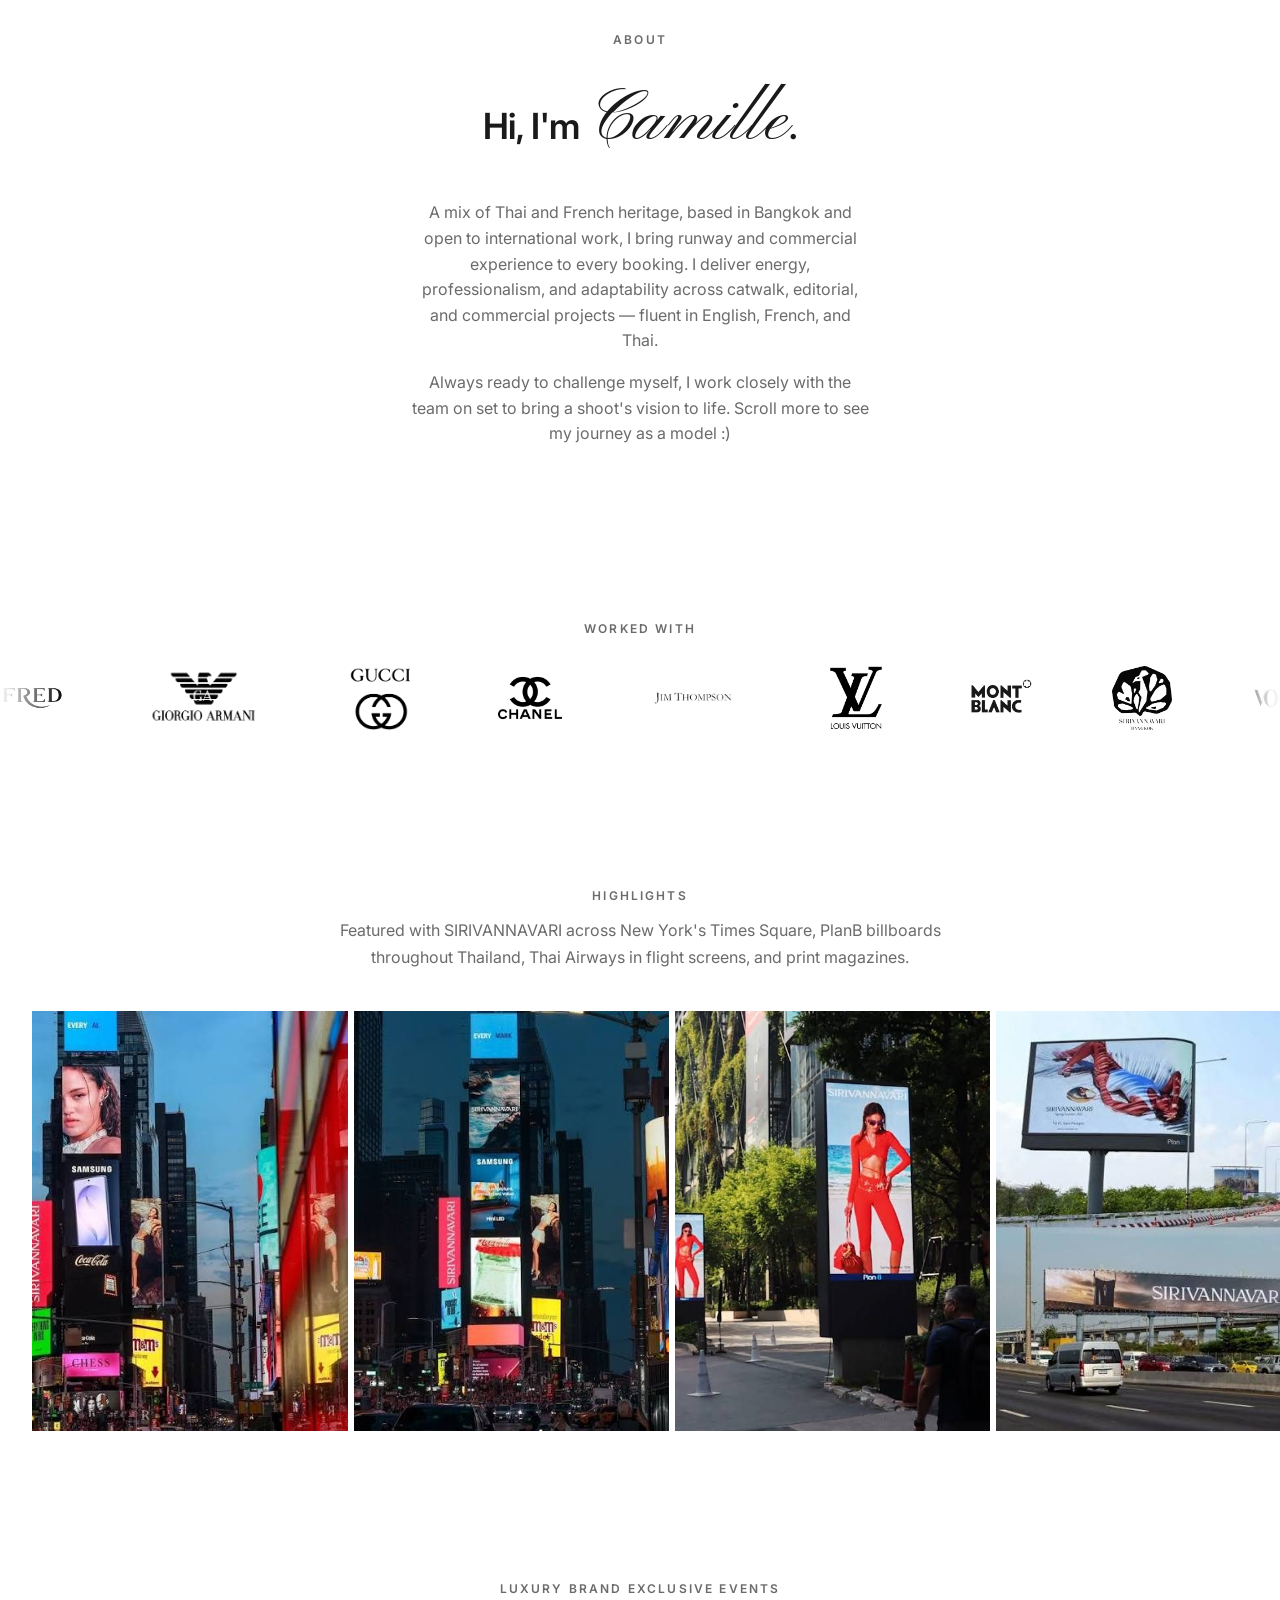
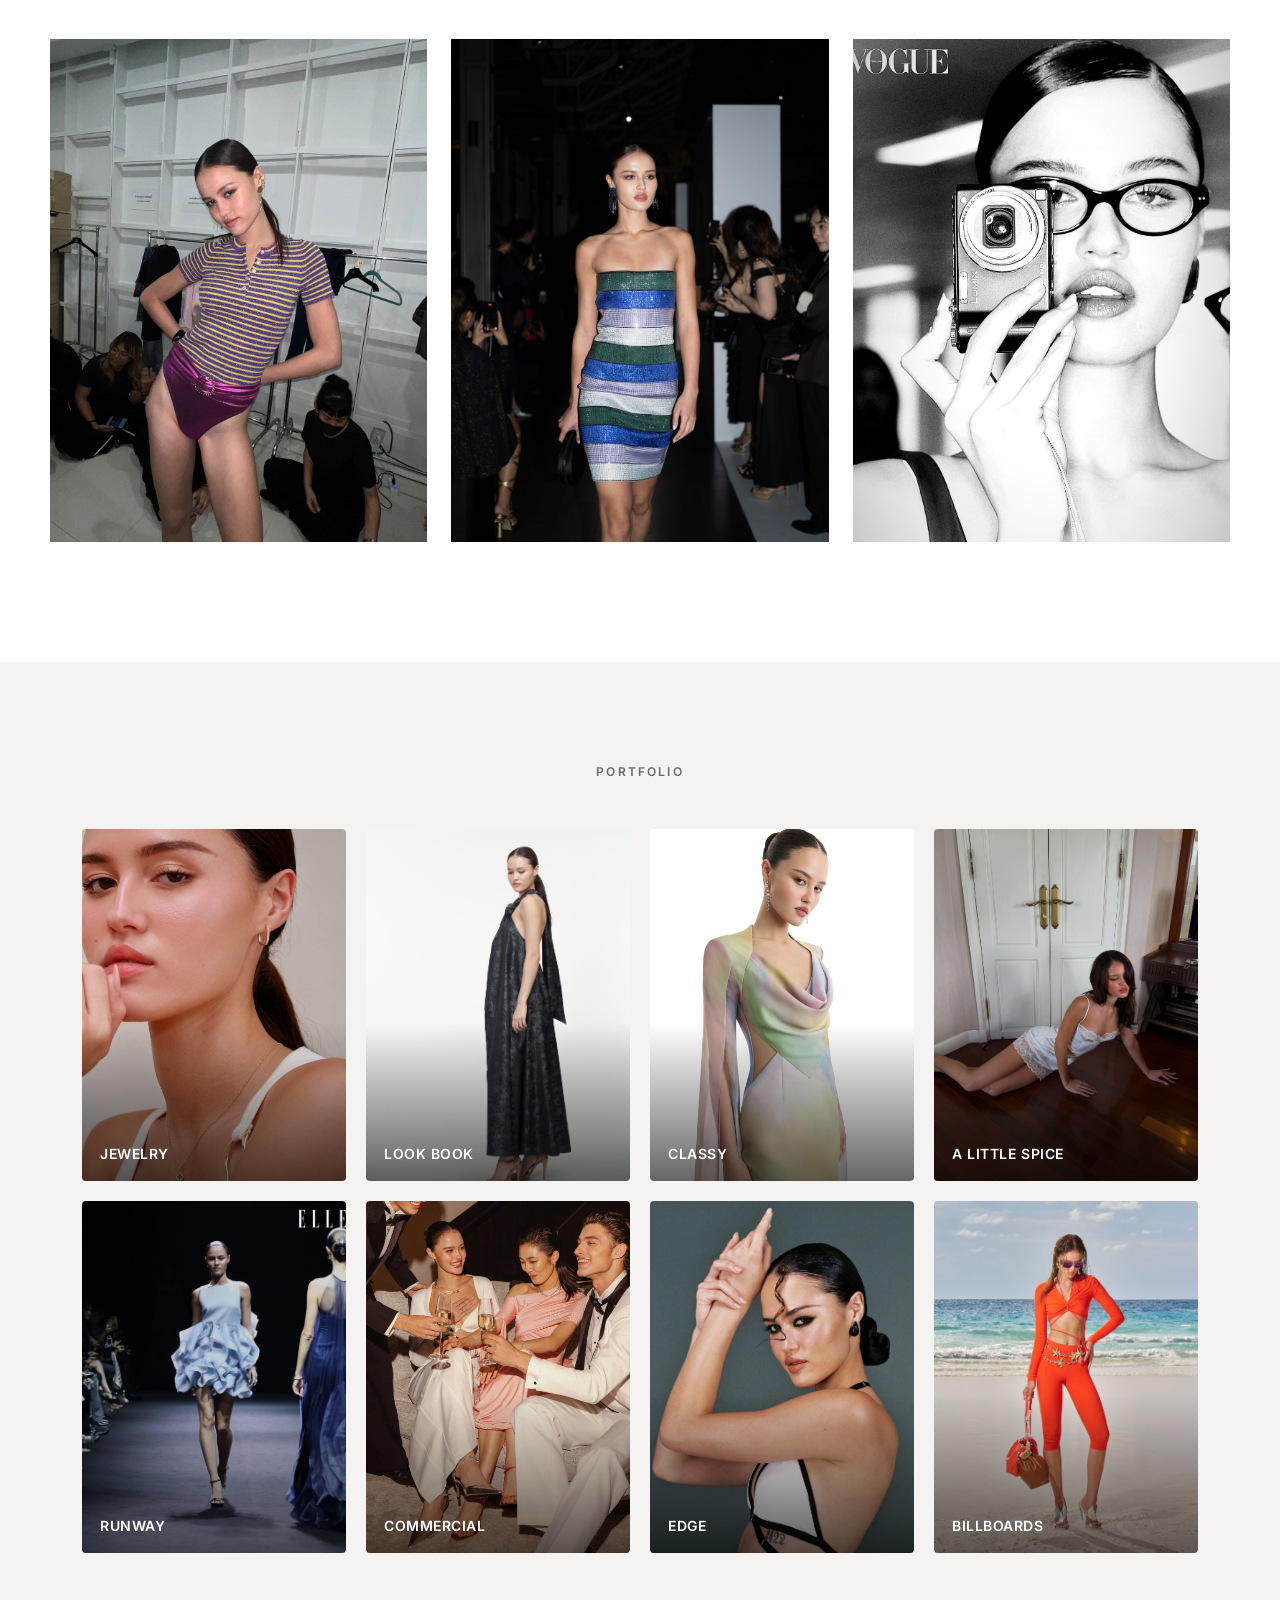
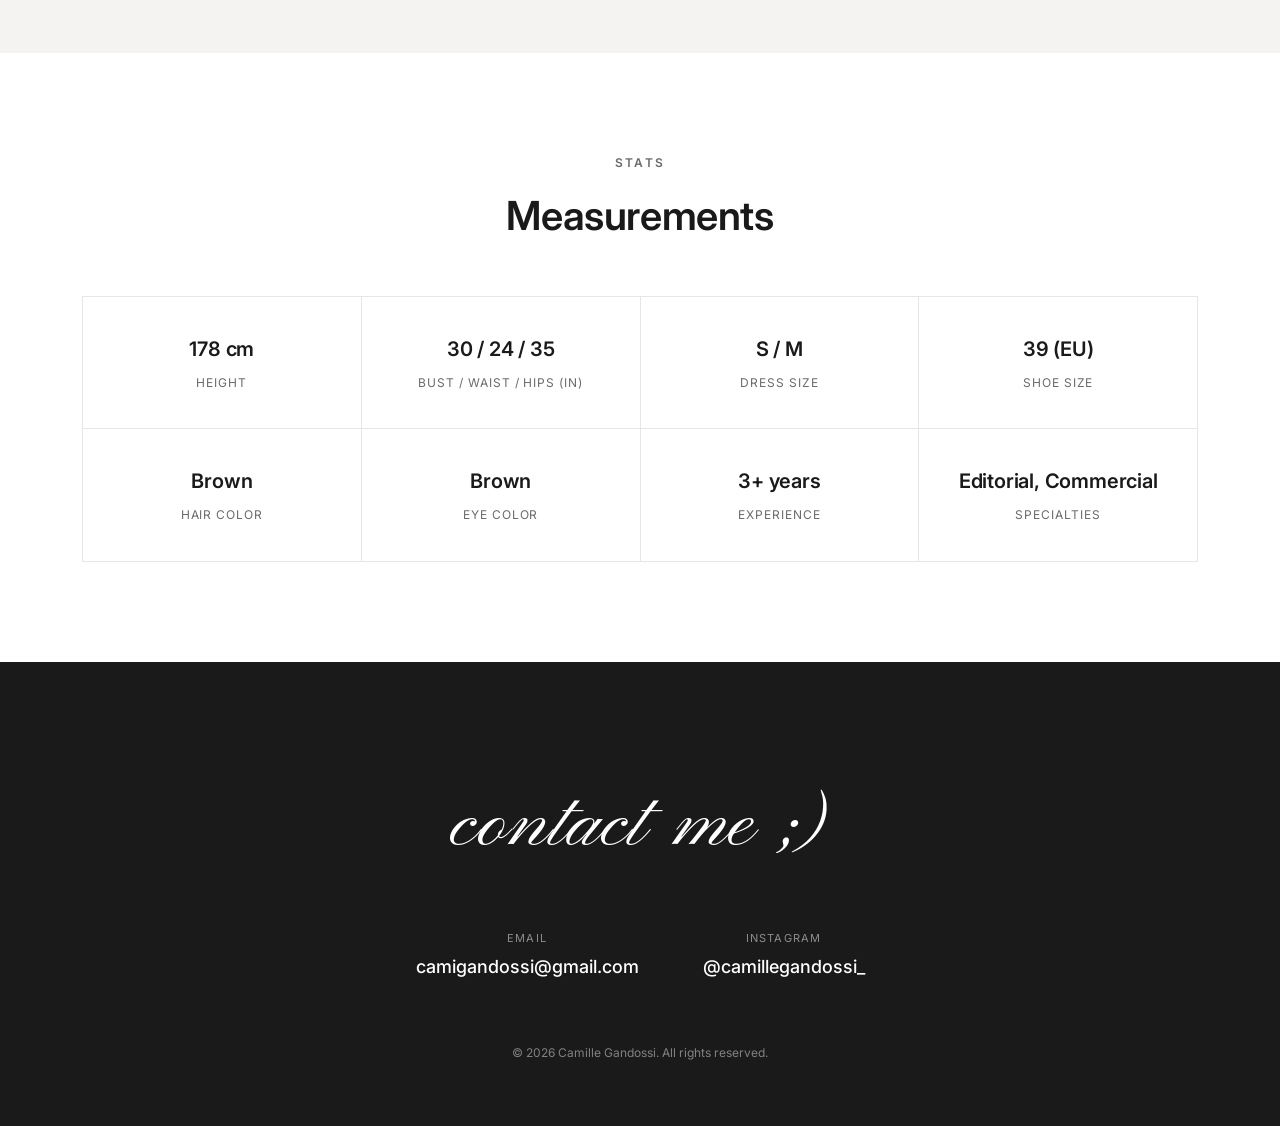
==== commit 173693c2: "Add CG favicon and apple-touch-icon, link in all pages" ====
--- a/index.html
+++ b/index.html
@@ -9,6 +9,10 @@
 <link rel="preconnect" href="https://fonts.gstatic.com" crossorigin>
 <link href="https://fonts.googleapis.com/css2?family=Inter:wght@300;400;500;600;700&family=Pinyon+Script&display=swap" rel="stylesheet">
 <link rel="stylesheet" href="css/style.css">
+<link rel="icon" href="favicon.ico" sizes="any">
+<link rel="icon" type="image/png" sizes="32x32" href="favicon-32.png">
+<link rel="icon" type="image/png" sizes="16x16" href="favicon-16.png">
+<link rel="apple-touch-icon" sizes="180x180" href="apple-touch-icon.png">
 </head>
 <body>
 
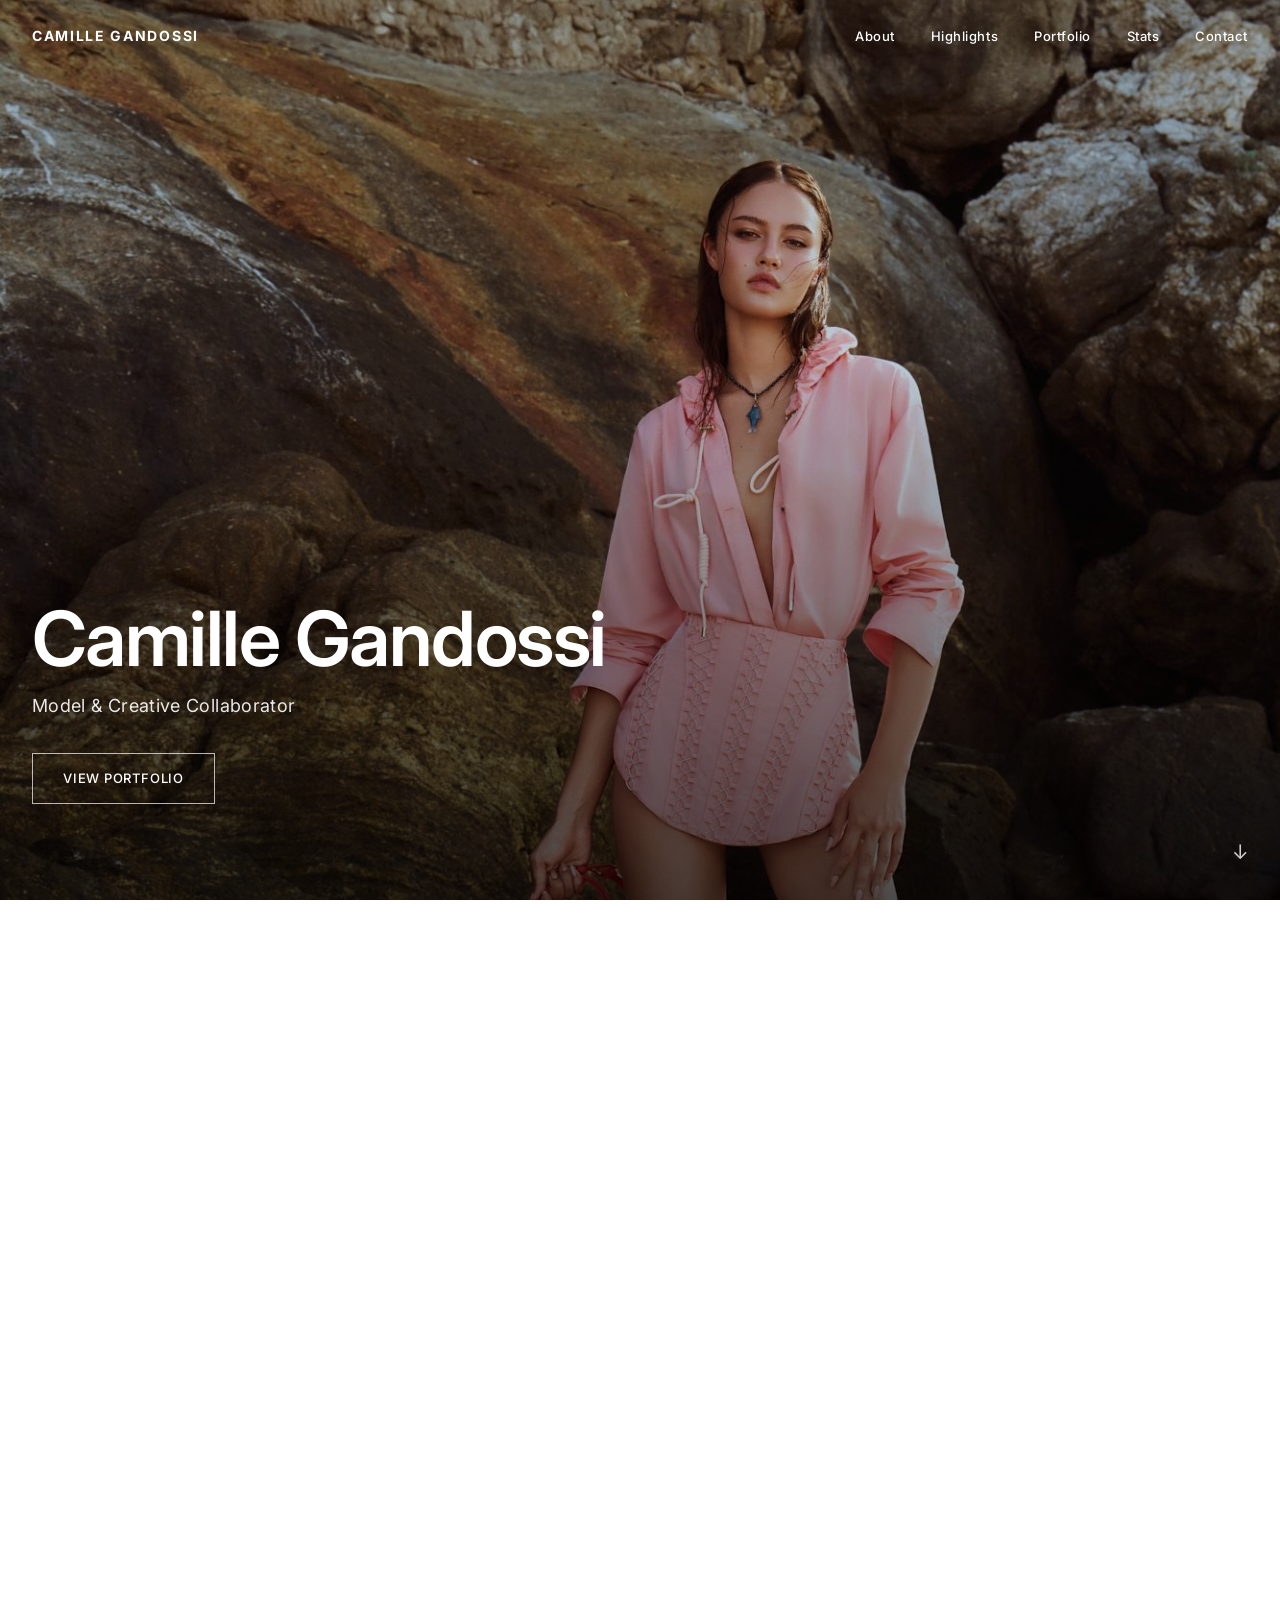
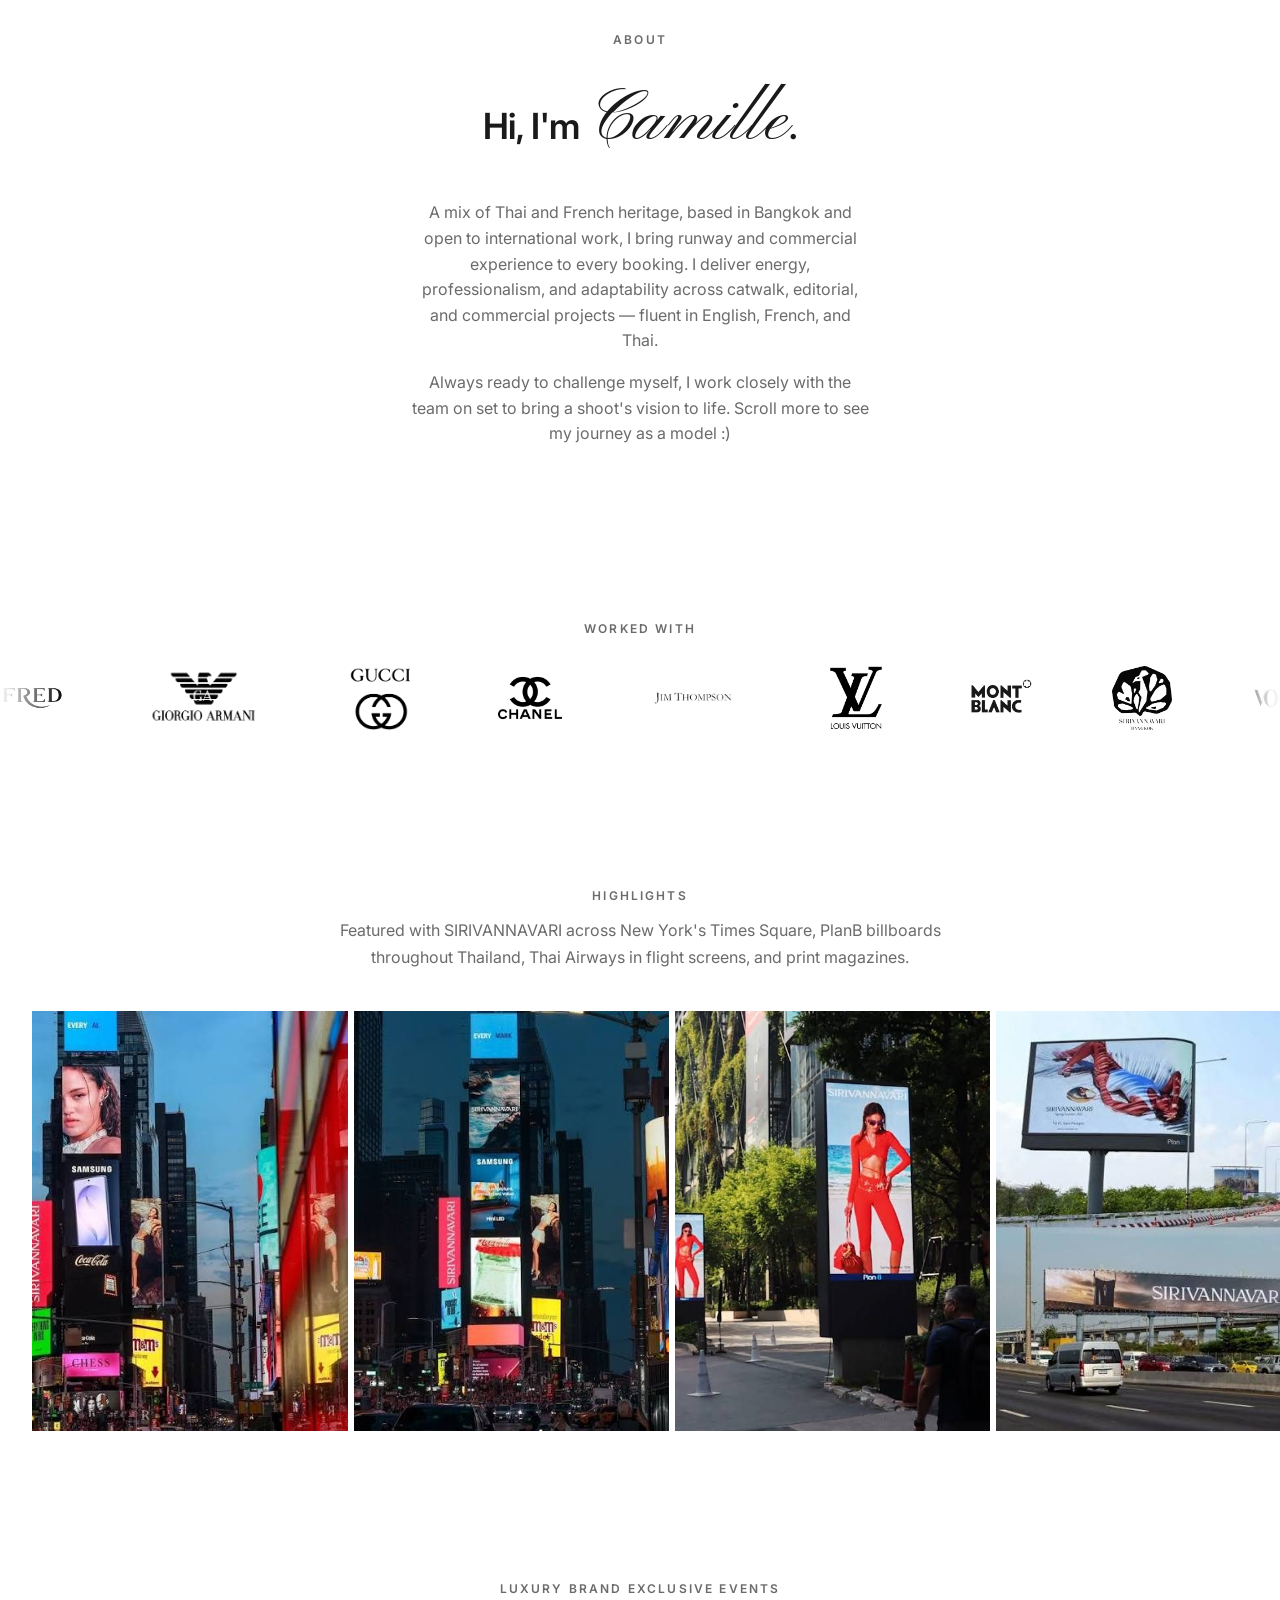
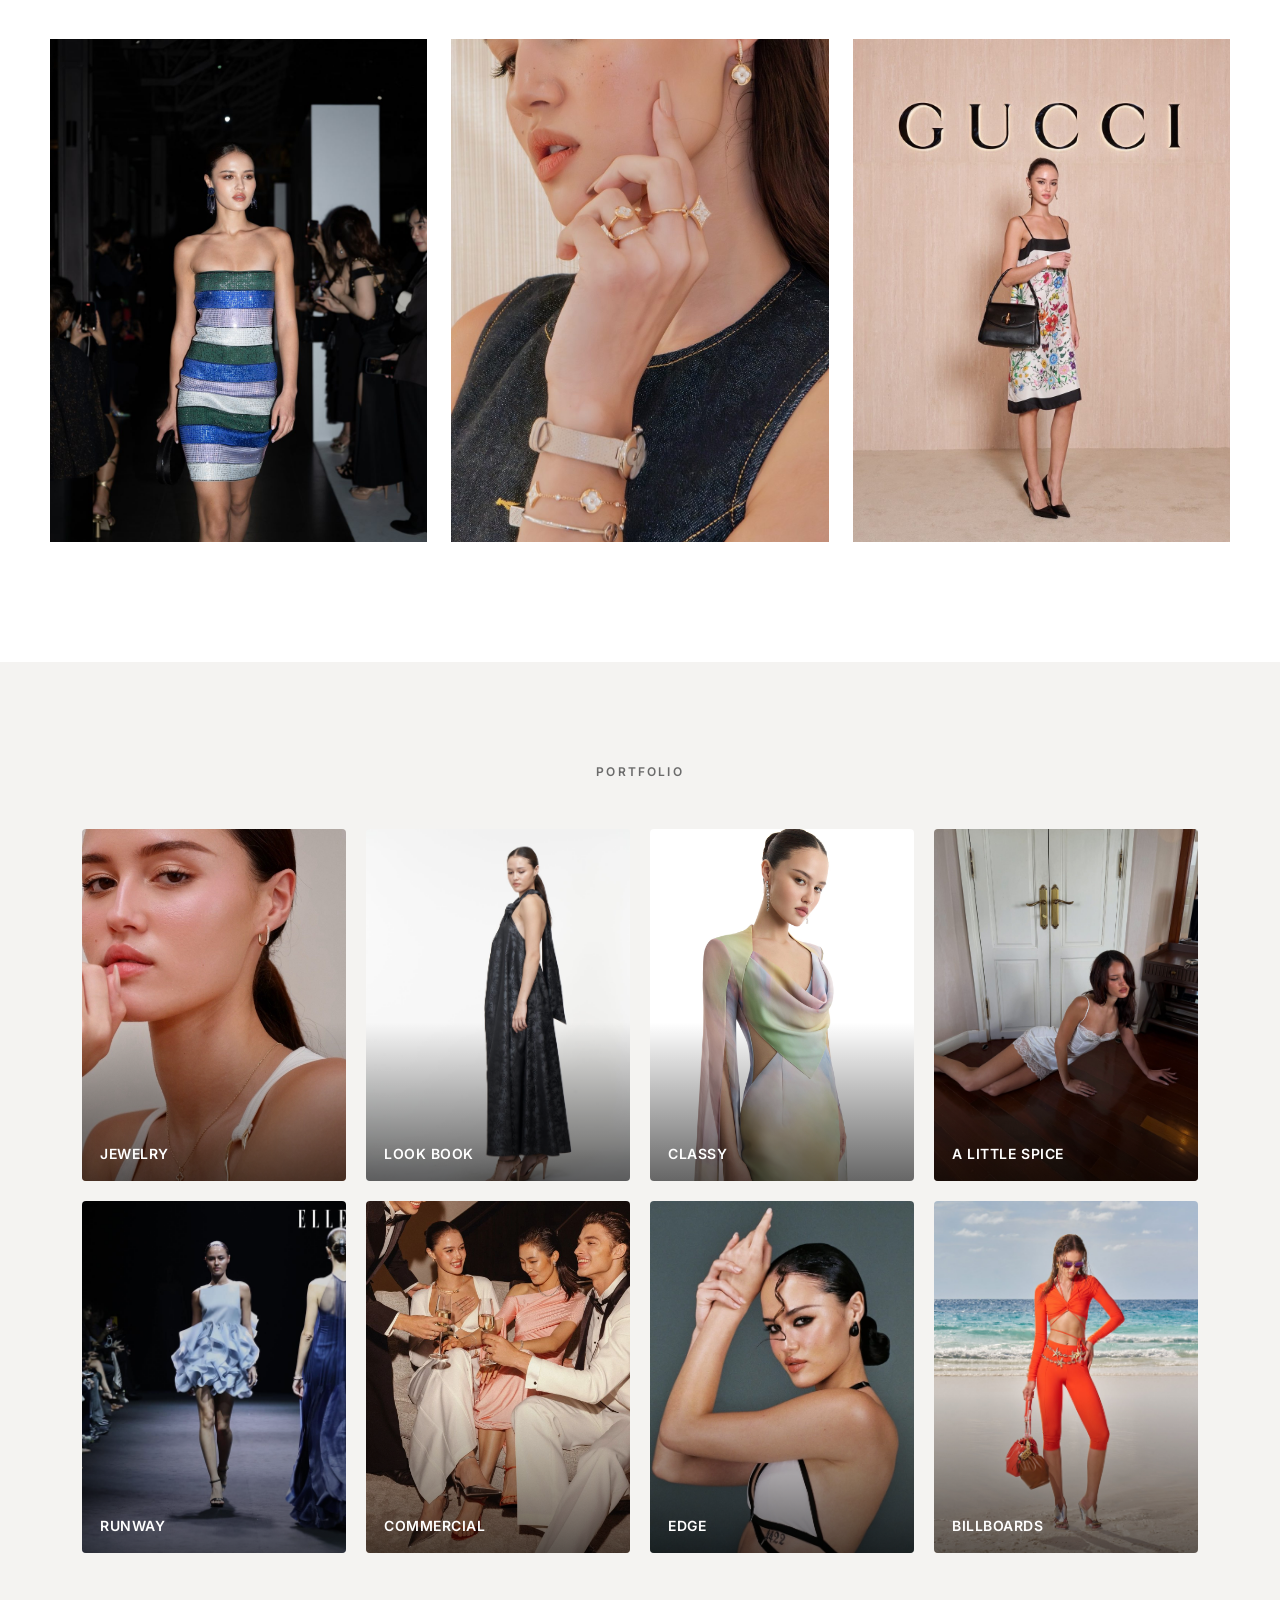
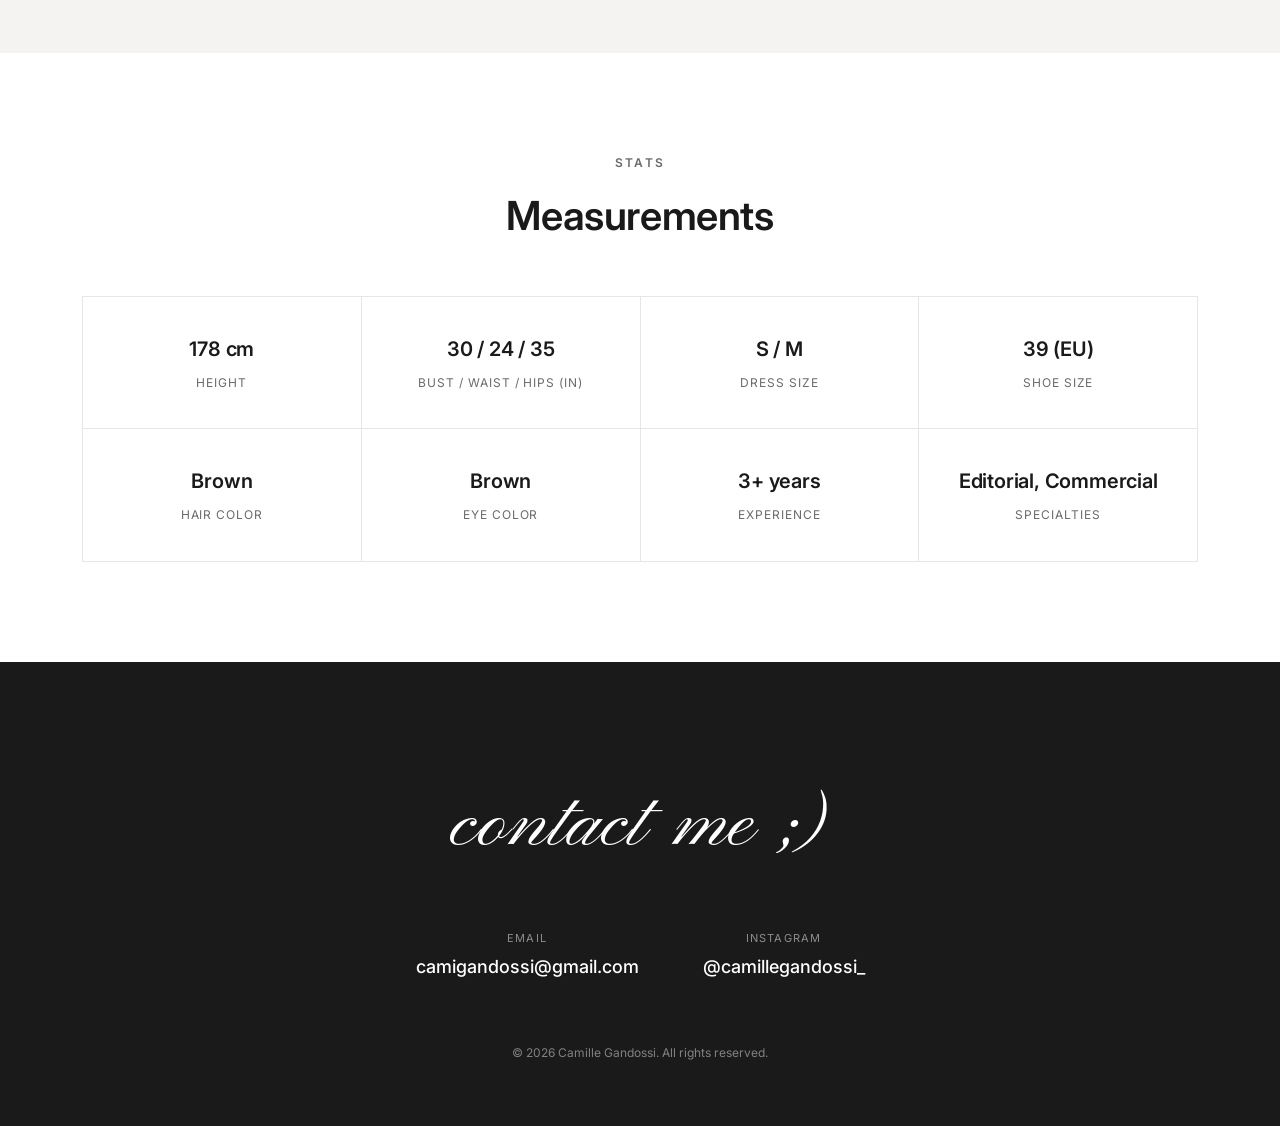
==== commit bc2c2813: "Add video lightbox and fix Commercial gallery videos not loading on mobile Commercial videos had no " ====
--- a/index.html
+++ b/index.html
@@ -8,7 +8,7 @@
 <link rel="preconnect" href="https://fonts.googleapis.com">
 <link rel="preconnect" href="https://fonts.gstatic.com" crossorigin>
 <link href="https://fonts.googleapis.com/css2?family=Inter:wght@300;400;500;600;700&family=Pinyon+Script&display=swap" rel="stylesheet">
-<link rel="stylesheet" href="css/style.css">
+<link rel="stylesheet" href="css/style.css?v=2">
 <link rel="icon" href="favicon.ico" sizes="any">
 <link rel="icon" type="image/png" sizes="32x32" href="favicon-32.png">
 <link rel="icon" type="image/png" sizes="16x16" href="favicon-16.png">
@@ -241,6 +241,6 @@
   <button class="lightbox-nav lightbox-next" id="lightboxNext" aria-label="Next image">&#8250;</button>
 </div>
 
-<script src="js/script.js?v=2"></script>
+<script src="js/script.js?v=3"></script>
 </body>
 </html>
--- a/css/style.css
+++ b/css/style.css
@@ -773,6 +773,54 @@
 
 .gallery-item .placeholder-label {
   font-size: 12px;
+}
+
+/* ---------- Video lightbox ---------- */
+.video-lightbox {
+  display: none;
+  position: fixed;
+  inset: 0;
+  z-index: 1000;
+  align-items: center;
+  justify-content: center;
+  background: rgba(0, 0, 0, 0.94);
+}
+
+.video-lightbox.open {
+  display: flex;
+}
+
+.video-lightbox video {
+  max-width: 92vw;
+  max-height: 92vh;
+  width: auto;
+  height: auto;
+}
+
+.video-lightbox-close {
+  position: fixed;
+  top: 20px;
+  right: 20px;
+  width: 44px;
+  height: 44px;
+  border: none;
+  border-radius: 50%;
+  background: rgba(255, 255, 255, 0.12);
+  color: #fff;
+  display: flex;
+  align-items: center;
+  justify-content: center;
+  cursor: pointer;
+  transition: background 0.2s ease;
+}
+
+.video-lightbox-close svg {
+  width: 20px;
+  height: 20px;
+}
+
+.video-lightbox-close:hover {
+  background: rgba(255, 255, 255, 0.24);
 }
 
 /* ---------- Stats ---------- */
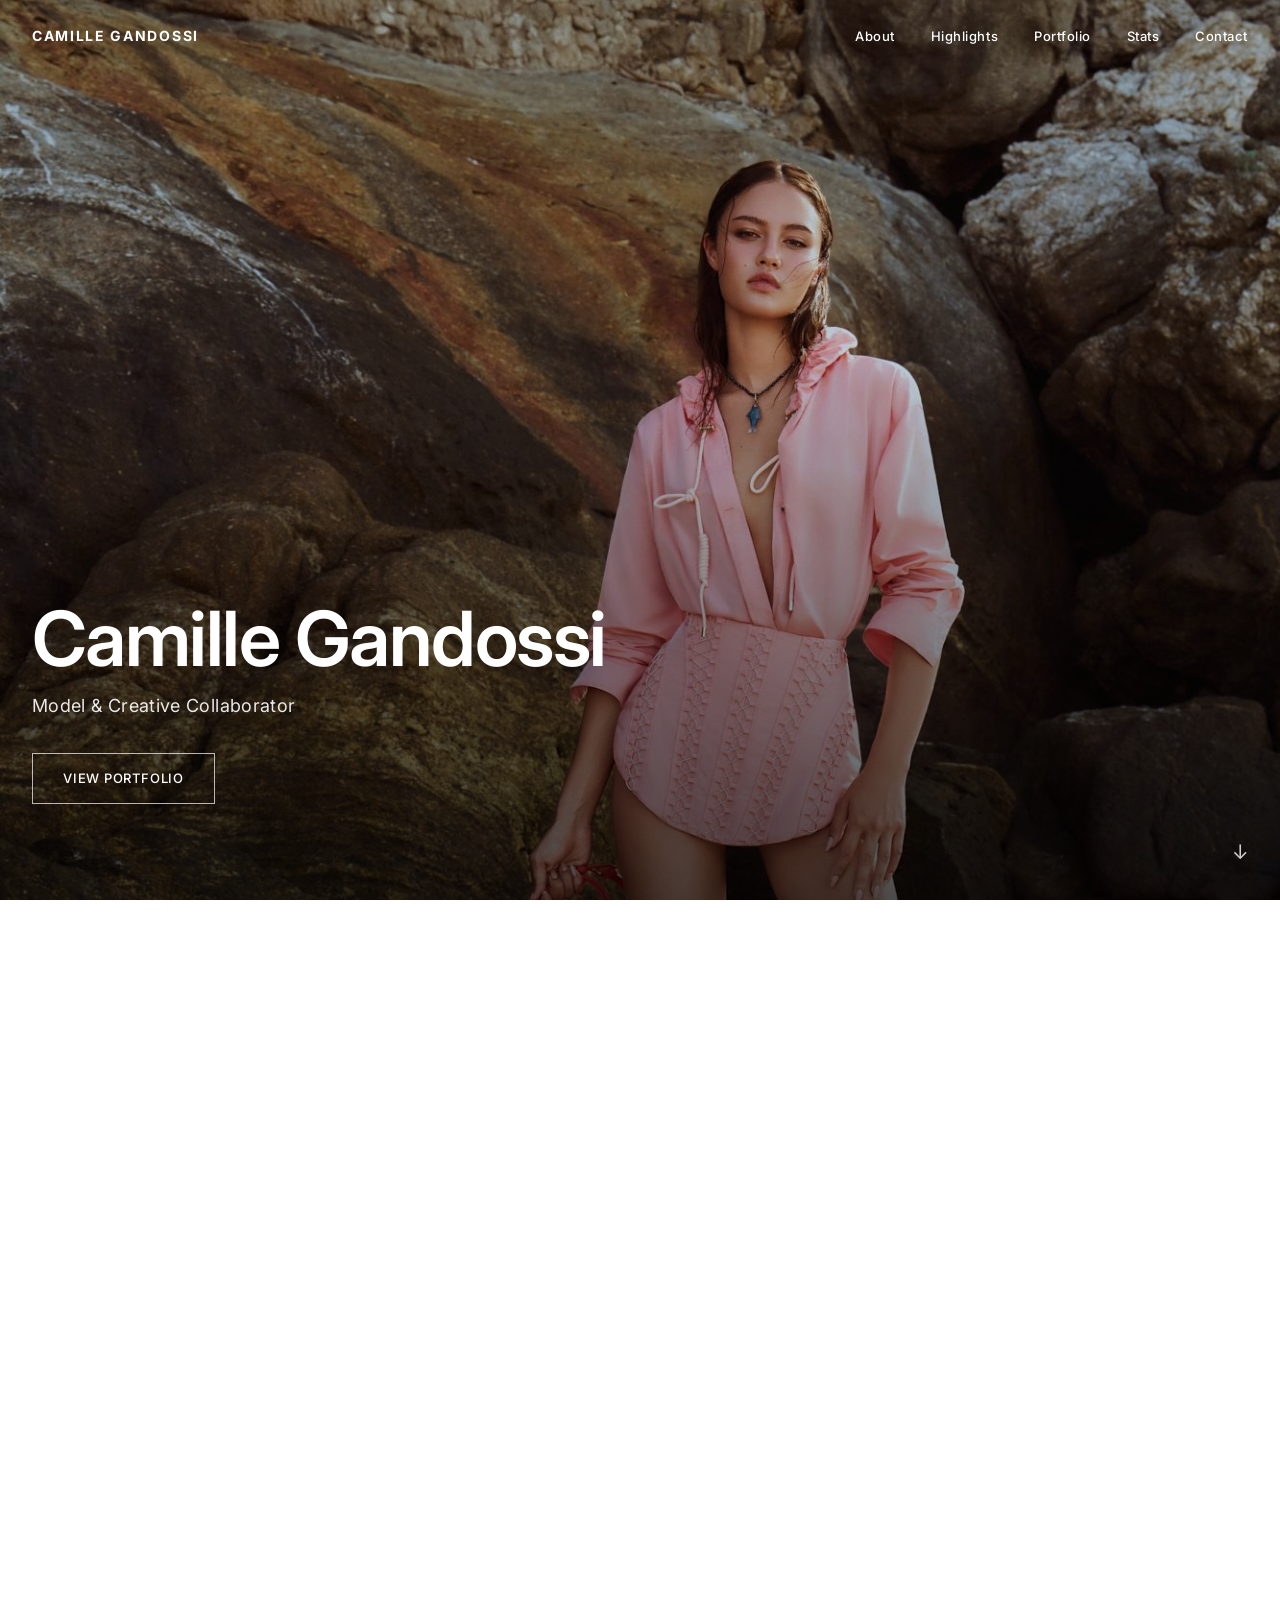
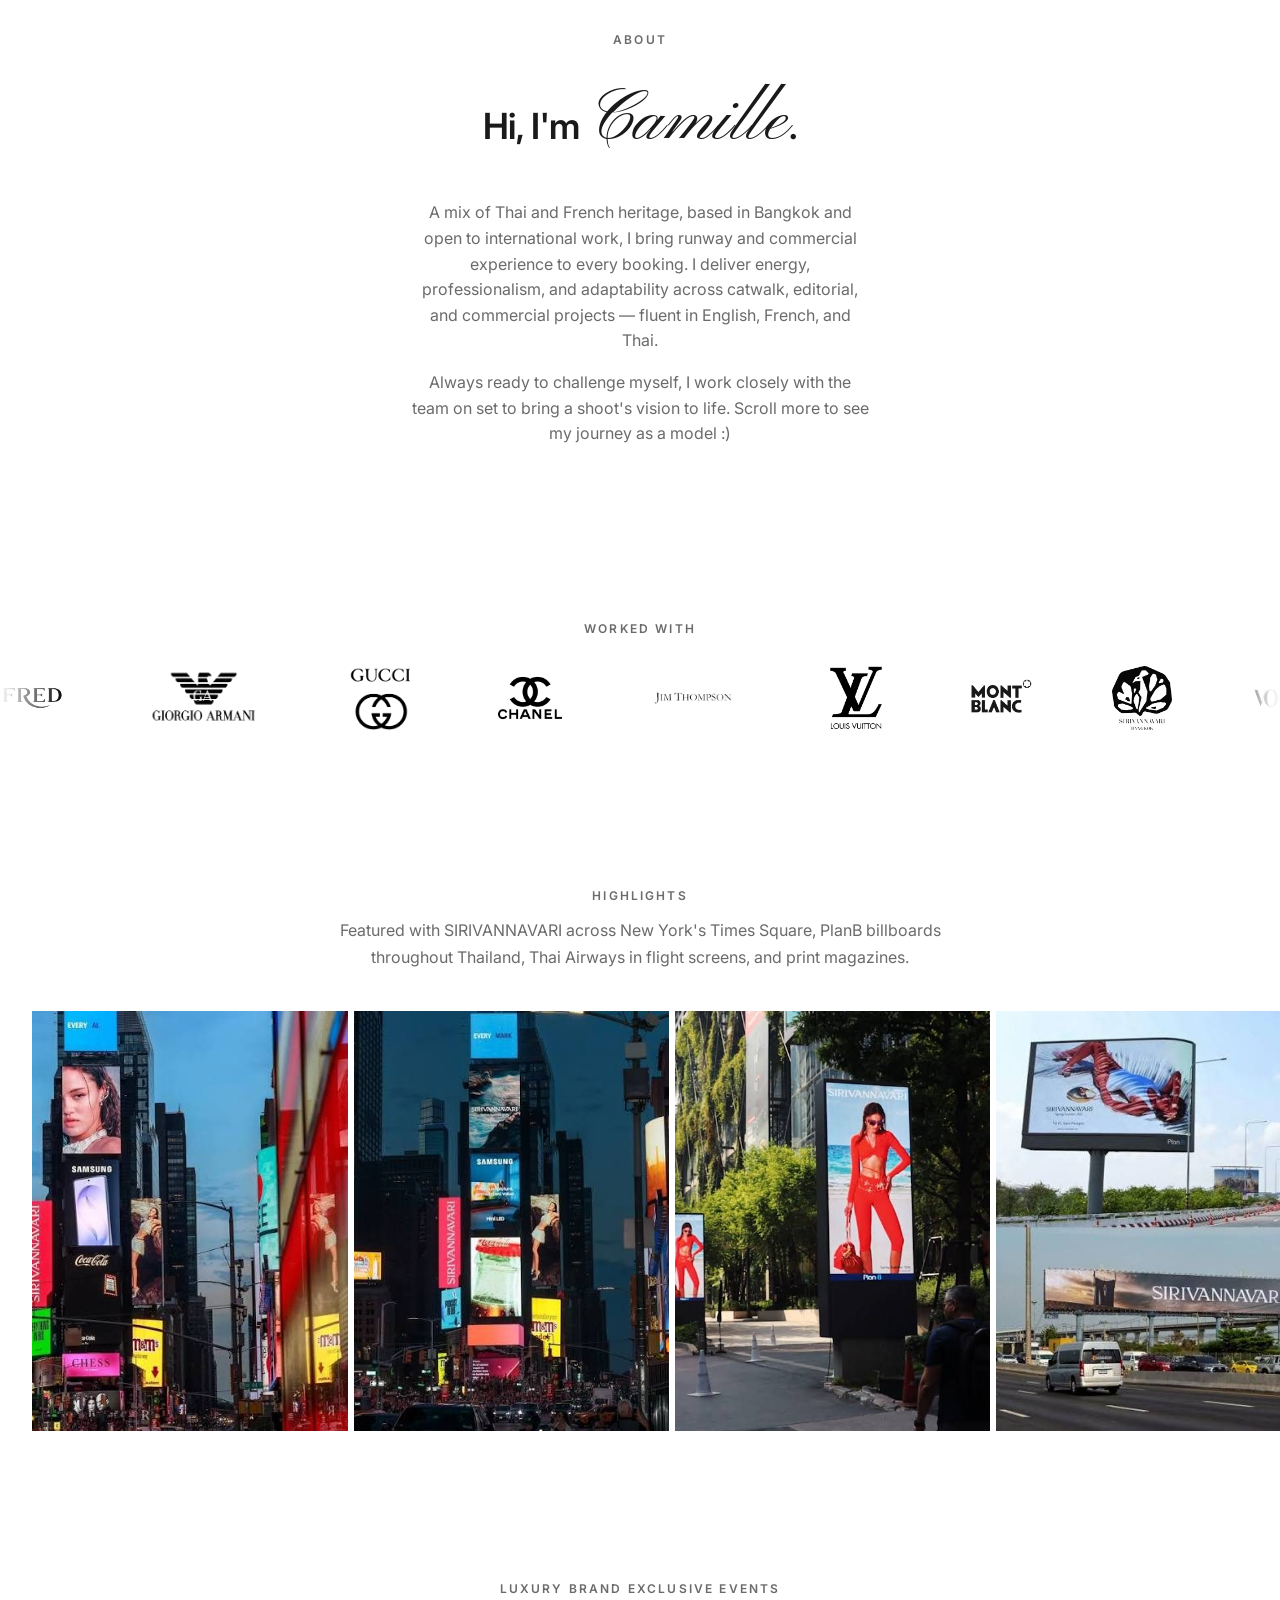
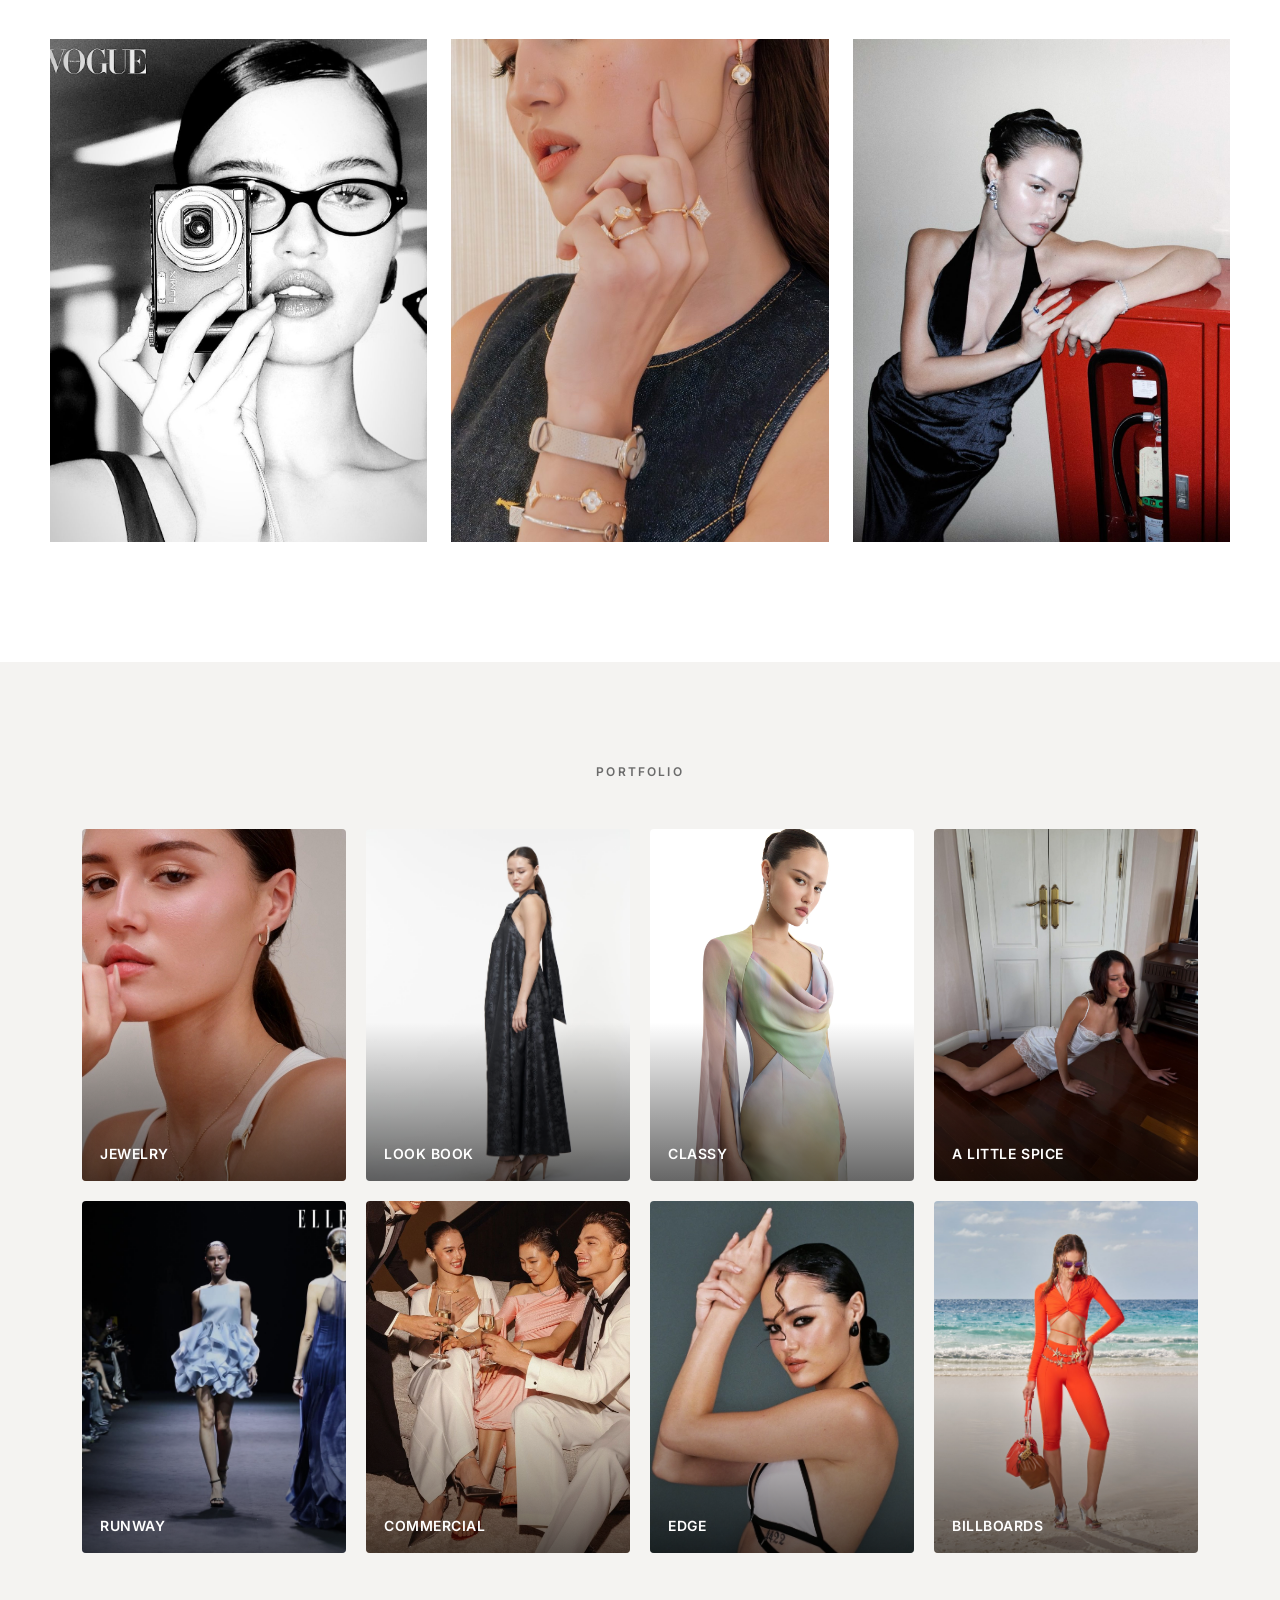
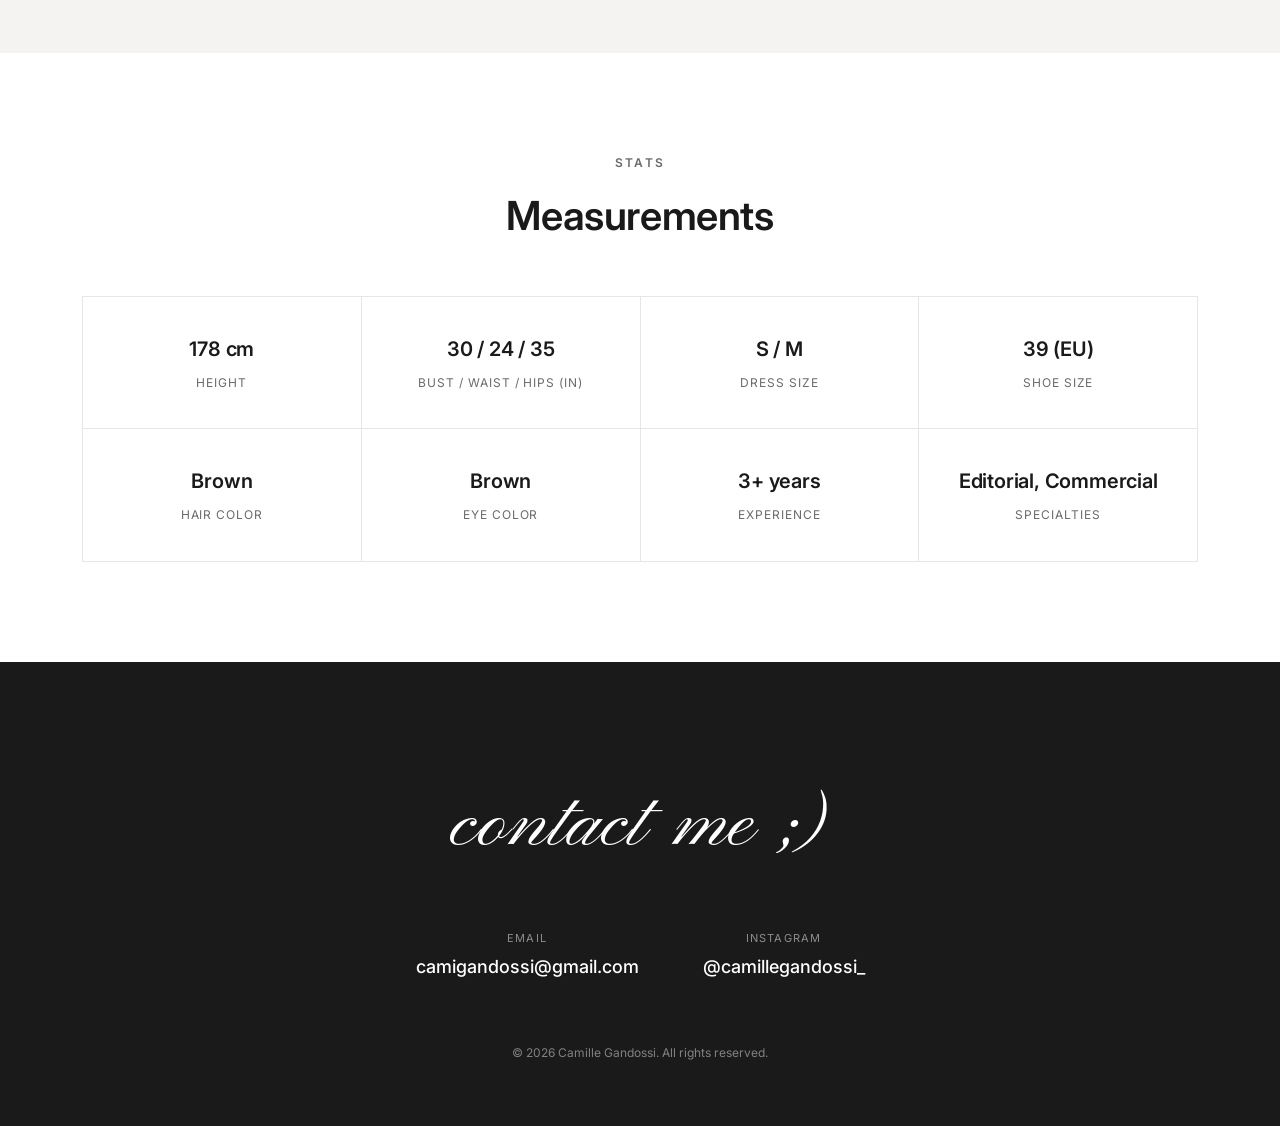
==== commit bb5e44f1: "Fix seamless-loop edge cases in hero slideshow, marquees, and video hover-loop - Hero slideshow: sto" ====
--- a/index.html
+++ b/index.html
@@ -34,12 +34,12 @@
 <header class="hero" id="hero">
   <div class="hero-slideshow" id="heroSlideshow">
     <img class="hero-slide hero-slide-1 active" src="images/hero/hero-1.jpg" alt="Camille Gandossi — photo 1" fetchpriority="high" decoding="async">
-    <img class="hero-slide hero-slide-2" src="images/hero/hero-2.jpg" alt="Camille Gandossi — photo 2" loading="lazy" decoding="async">
-    <img class="hero-slide hero-slide-3" src="images/hero/hero-3.jpg" alt="Camille Gandossi — photo 3" loading="lazy" decoding="async">
-    <img class="hero-slide hero-slide-4" src="images/hero/hero-4.jpg" alt="Camille Gandossi — photo 4" loading="lazy" decoding="async">
-    <img class="hero-slide hero-slide-5" src="images/hero/hero-5.jpg" alt="Camille Gandossi — photo 5" loading="lazy" decoding="async">
-    <img class="hero-slide hero-slide-6" src="images/hero/hero-6.jpg" alt="Camille Gandossi — photo 6" loading="lazy" decoding="async">
-    <img class="hero-slide hero-slide-7" src="images/hero/hero-7.jpg" alt="Camille Gandossi — photo 7" loading="lazy" decoding="async">
+    <img class="hero-slide hero-slide-2" src="images/hero/hero-2.jpg" alt="Camille Gandossi — photo 2" decoding="async">
+    <img class="hero-slide hero-slide-3" src="images/hero/hero-3.jpg" alt="Camille Gandossi — photo 3" decoding="async">
+    <img class="hero-slide hero-slide-4" src="images/hero/hero-4.jpg" alt="Camille Gandossi — photo 4" decoding="async">
+    <img class="hero-slide hero-slide-5" src="images/hero/hero-5.jpg" alt="Camille Gandossi — photo 5" decoding="async">
+    <img class="hero-slide hero-slide-6" src="images/hero/hero-6.jpg" alt="Camille Gandossi — photo 6" decoding="async">
+    <img class="hero-slide hero-slide-7" src="images/hero/hero-7.jpg" alt="Camille Gandossi — photo 7" decoding="async">
   </div>
   <div class="hero-overlay"></div>
   <div class="hero-content">
--- a/css/style.css
+++ b/css/style.css
@@ -365,8 +365,16 @@
   align-items: center;
   width: max-content;
   gap: 80px;
+  will-change: transform;
+}
+
+/* Animation only starts once JS confirms every logo (including the
+   duplicated set) has finished loading — see script.js. Starting it
+   immediately on page load would animate translateX(-50%) against a
+   track whose width: max-content box is still growing as images
+   stream in, warping the loop and causing a visible jump. */
+.marquee-track.is-ready {
   animation: marquee-scroll 32s linear infinite;
-  will-change: transform;
 }
 
 .marquee-track img {
@@ -390,7 +398,7 @@
 }
 
 @media (prefers-reduced-motion: reduce) {
-  .marquee-track {
+  .marquee-track.is-ready {
     animation: none;
   }
 }
@@ -398,6 +406,9 @@
 @media (max-width: 640px) {
   .marquee-track {
     gap: 48px;
+  }
+
+  .marquee-track.is-ready {
     animation-duration: 22s;
   }
 
@@ -432,8 +443,12 @@
   width: max-content;
   gap: 6px;
   padding: 0 32px;
+  will-change: transform;
+}
+
+/* Same load-gated animation as .marquee-track — see script.js. */
+.highlights-track.is-ready {
   animation: marquee-scroll 46s linear infinite;
-  will-change: transform;
 }
 
 .highlights-track img {
@@ -470,6 +485,9 @@
   .highlights-track {
     gap: 4px;
     padding: 0 20px;
+  }
+
+  .highlights-track.is-ready {
     animation-duration: 30s;
   }
 
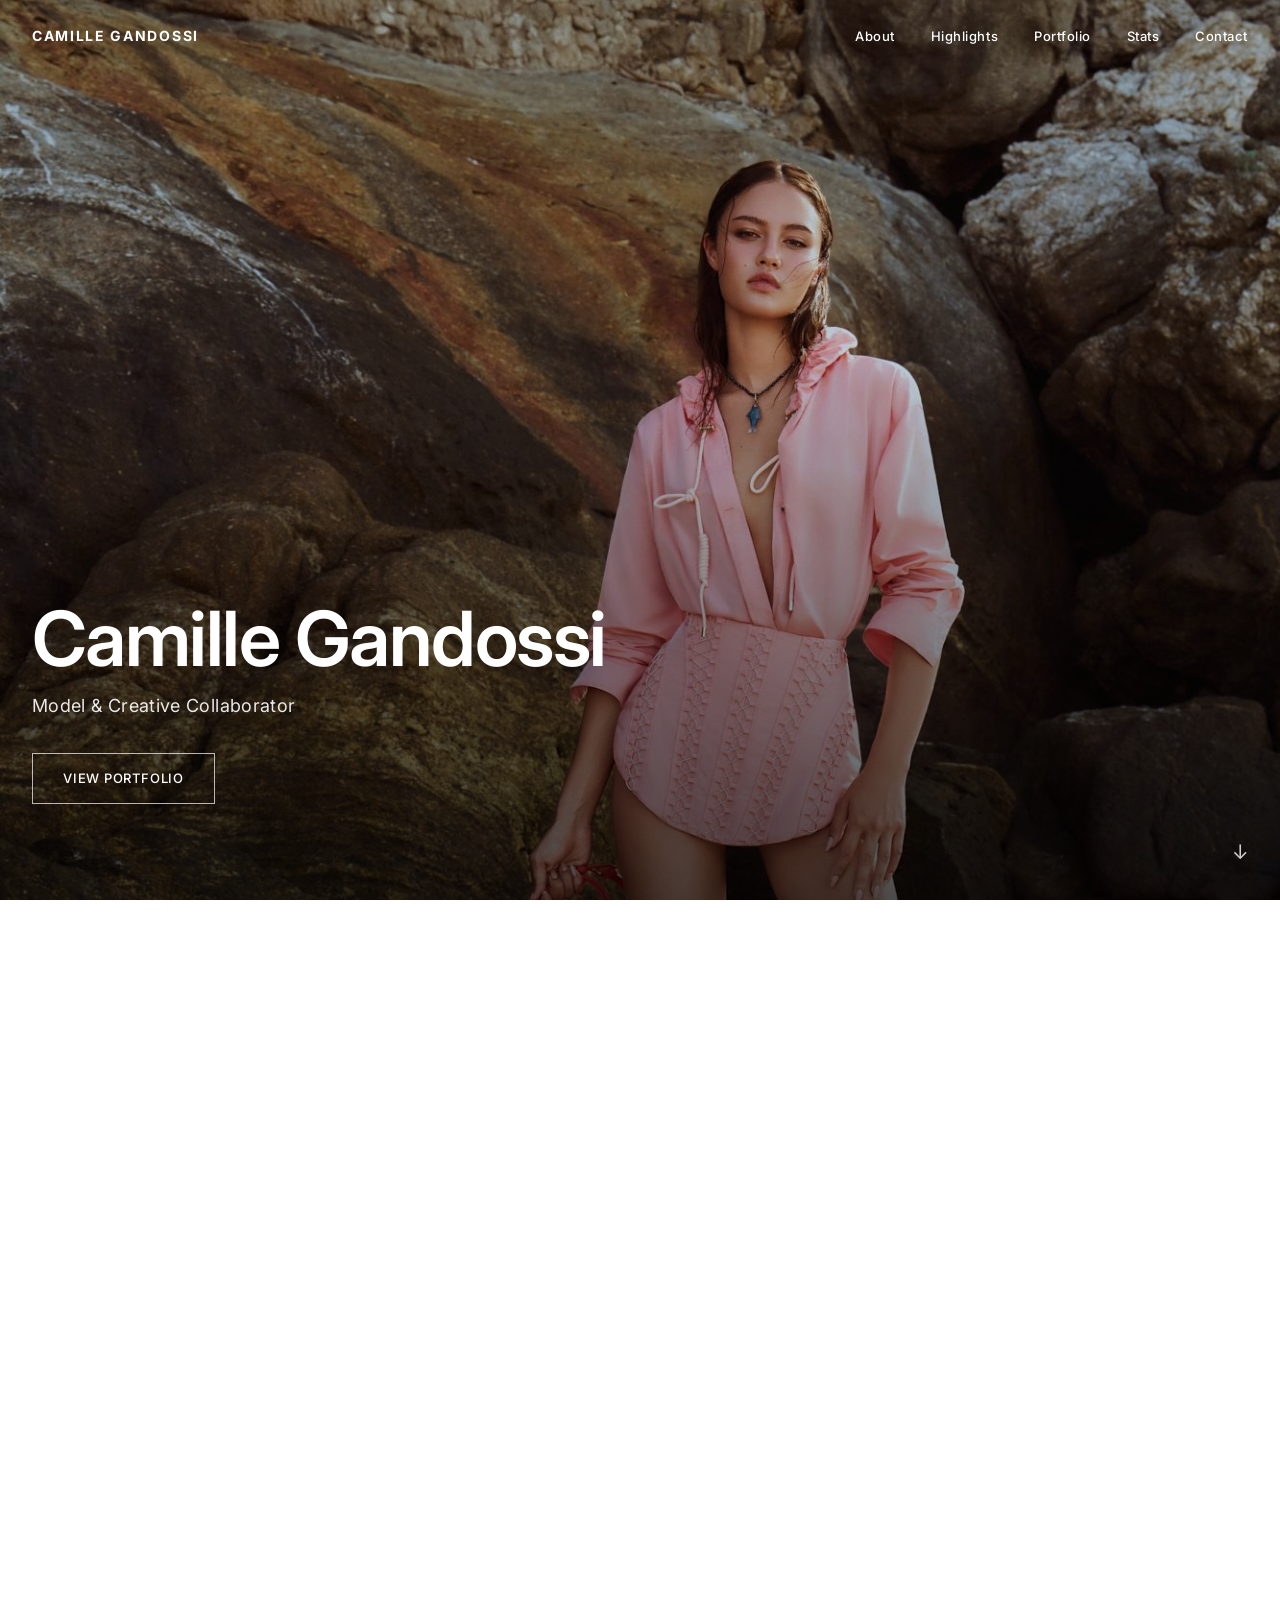
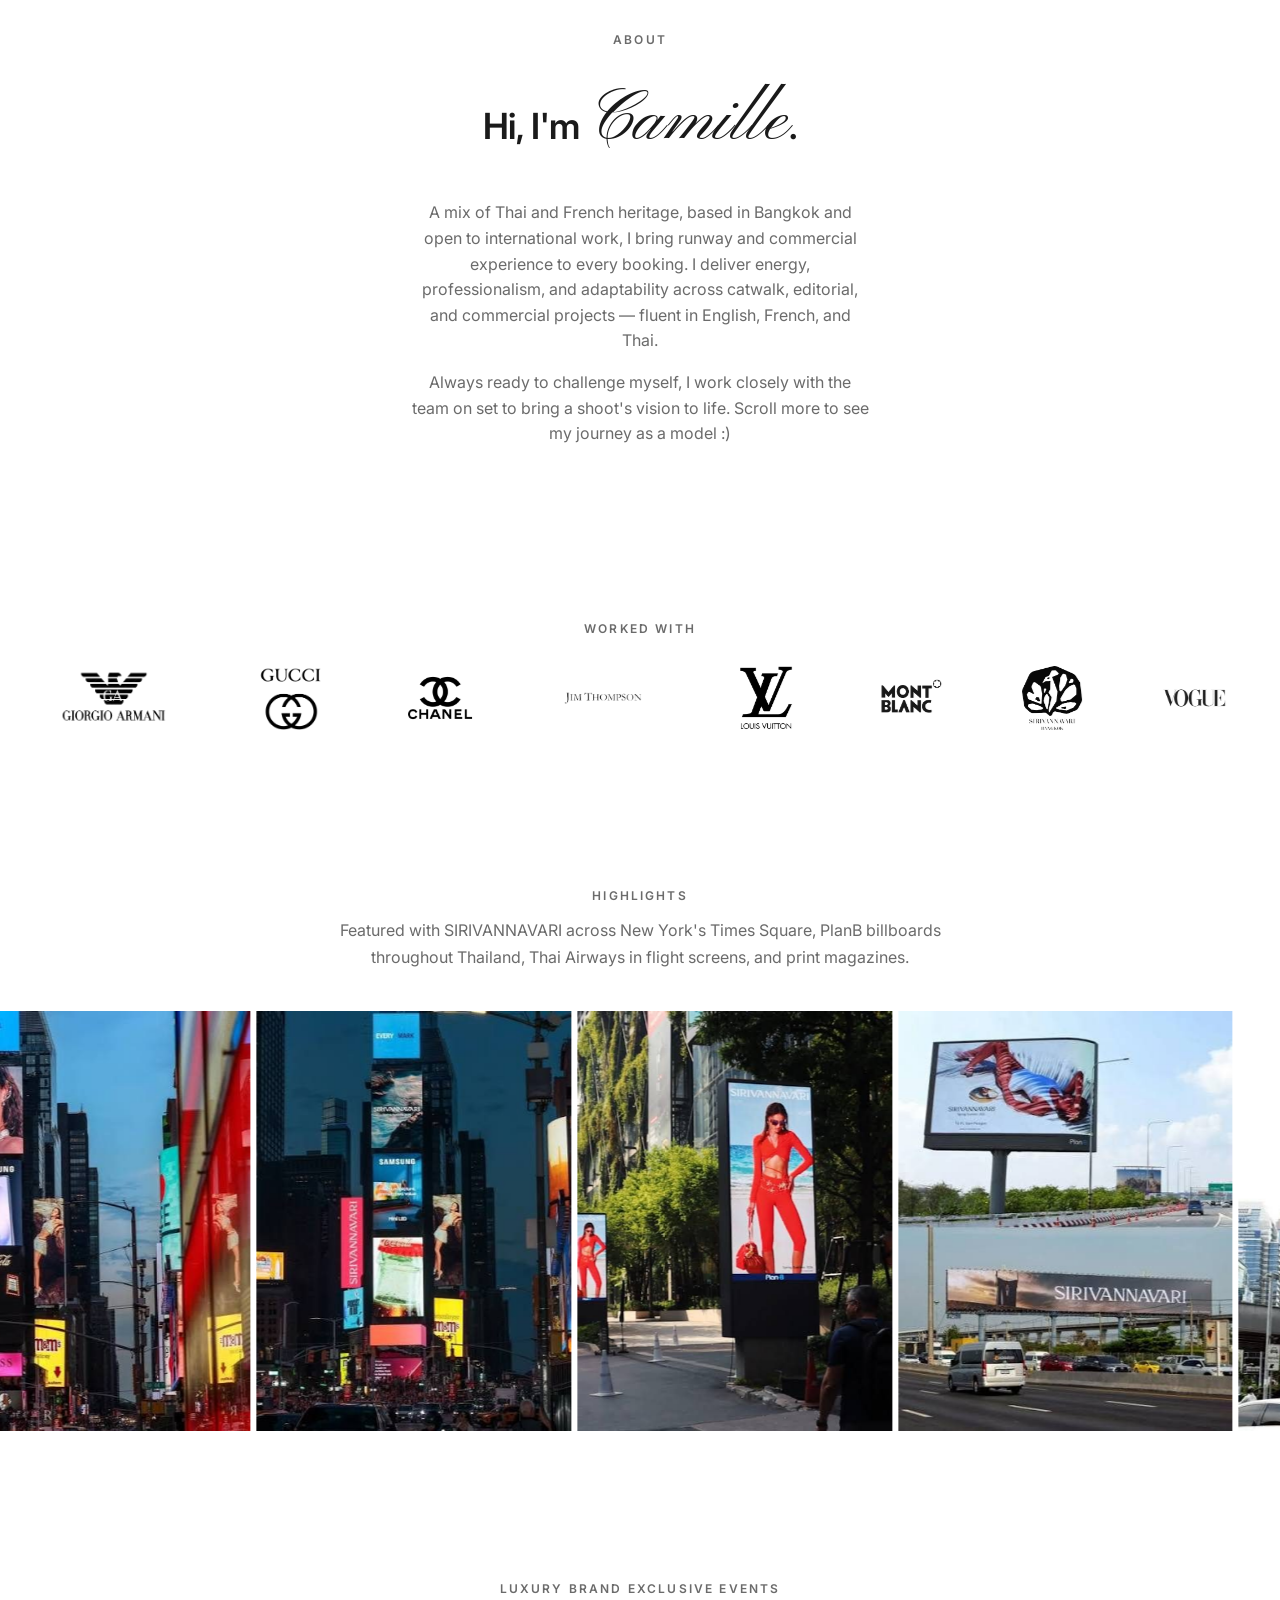
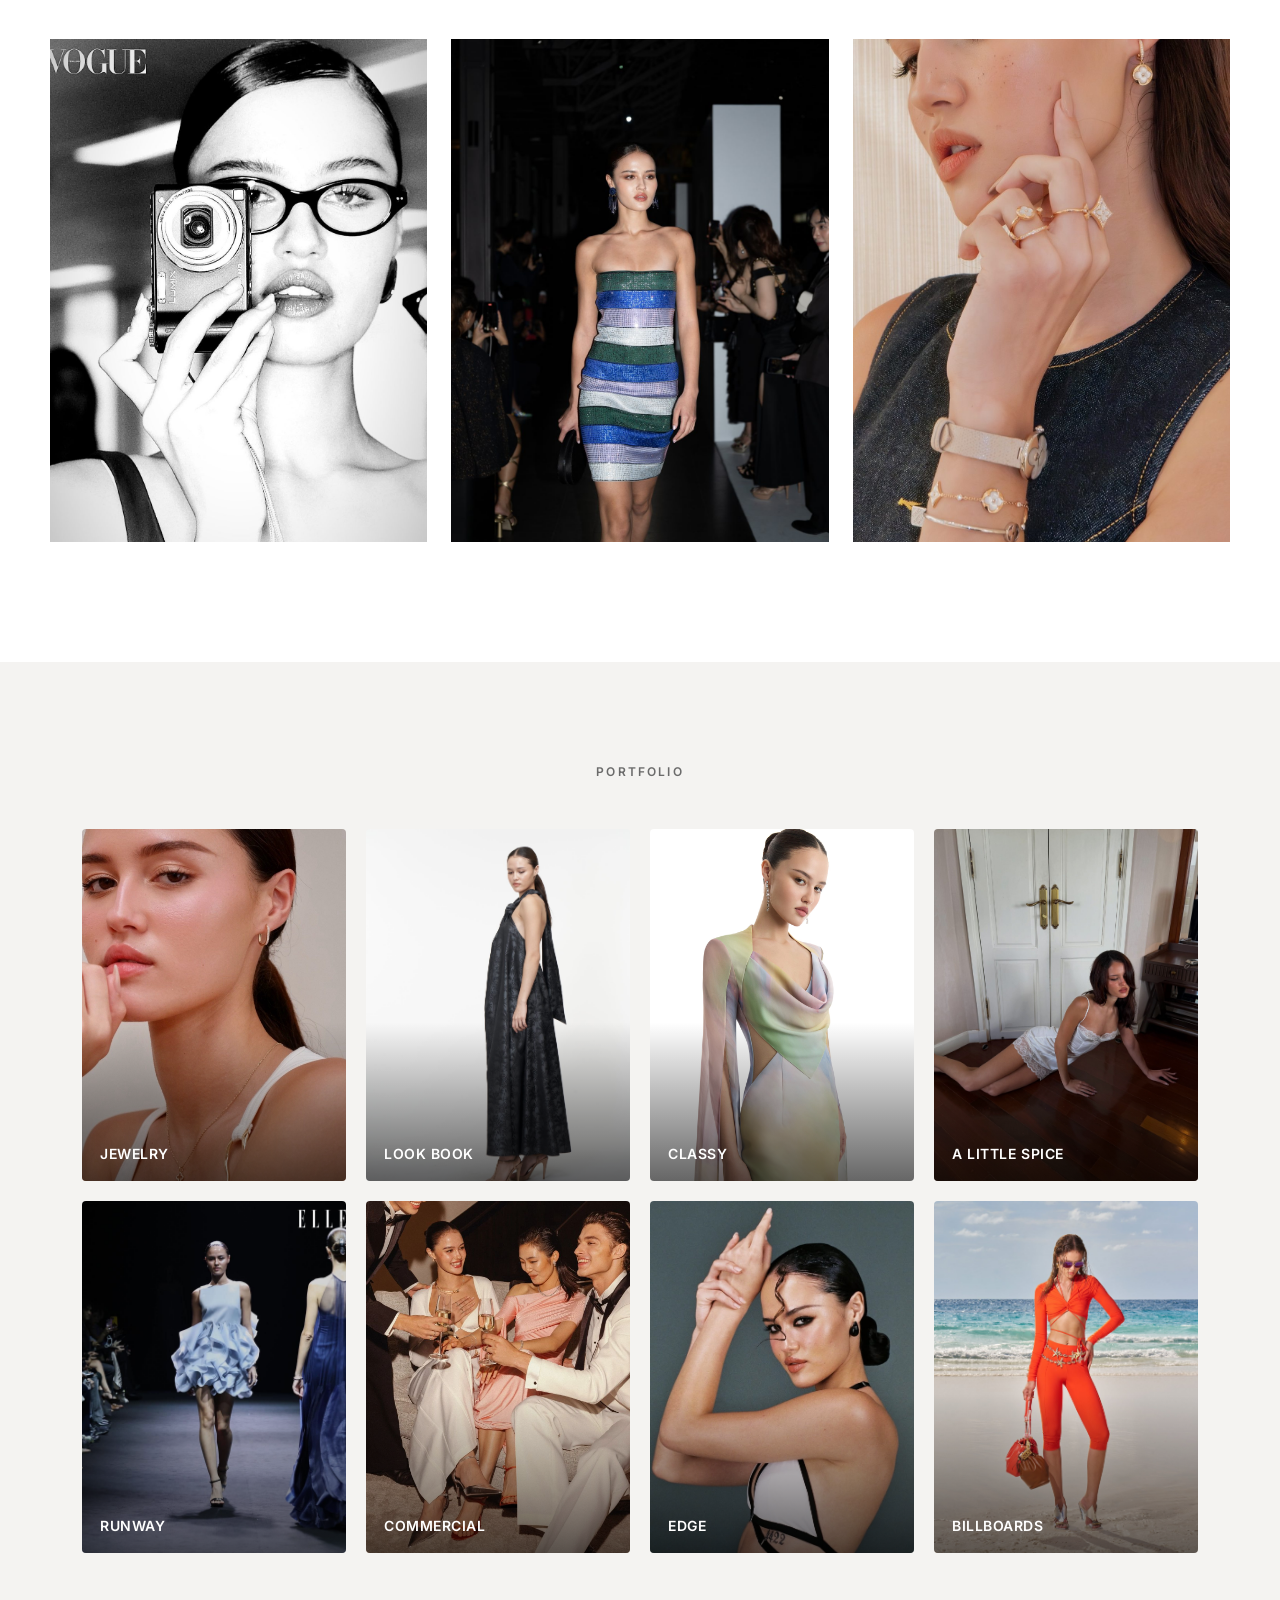
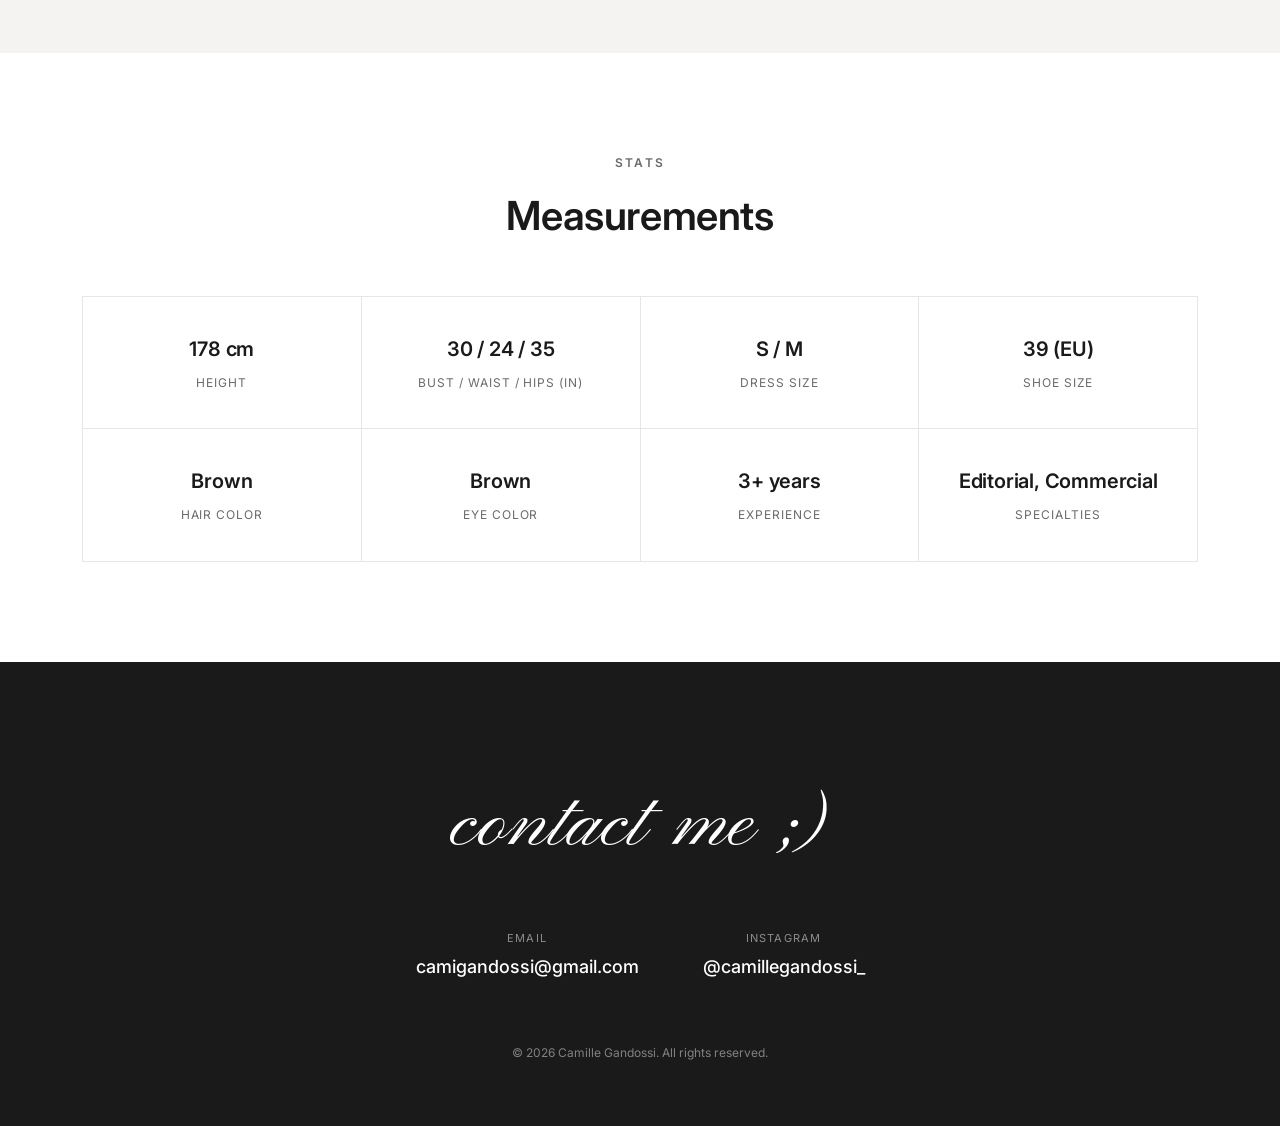
==== commit be7c3e59: "Fix remaining loop cuts: about-section video and marquee CSS-animation hitches - About section's aut" ====
--- a/index.html
+++ b/index.html
@@ -55,7 +55,7 @@
   <!-- ABOUT -->
   <section class="about" id="about">
     <div class="about-video">
-      <video autoplay muted loop playsinline>
+      <video class="seamless-loop-video" autoplay muted playsinline>
         <source src="images/hero/video.mp4" type="video/mp4">
       </video>
     </div>
--- a/css/style.css
+++ b/css/style.css
@@ -366,15 +366,13 @@
   width: max-content;
   gap: 80px;
   will-change: transform;
-}
-
-/* Animation only starts once JS confirms every logo (including the
-   duplicated set) has finished loading — see script.js. Starting it
-   immediately on page load would animate translateX(-50%) against a
-   track whose width: max-content box is still growing as images
-   stream in, warping the loop and causing a visible jump. */
-.marquee-track.is-ready {
-  animation: marquee-scroll 32s linear infinite;
+  /* Scrolled by script.js via requestAnimationFrame, not a CSS animation —
+     see setupSeamlessMarquee(). A CSS @keyframes loop has to hard-reset
+     transform back to 0% once it hits 100%, and that reset is exactly where
+     browsers (mobile especially) tend to drop a frame or hitch on very wide
+     composited layers. Driving the transform every frame from continuously
+     accumulated, modulo-wrapped JS state has no such reset point to hitch
+     on — each frame is just "a bit further than last frame," forever. */
 }
 
 .marquee-track img {
@@ -384,32 +382,9 @@
   filter: grayscale(100%);
 }
 
-@keyframes marquee-scroll {
-  from { transform: translateX(0); }
-  to { transform: translateX(-50%); }
-}
-
-/* Pause on hover — only for devices with a real pointer, so a mobile tap
-   doesn't leave the marquee stuck mid-scroll via a sticky :hover state. */
-@media (hover: hover) and (pointer: fine) {
-  .logo-strip:hover .marquee-track {
-    animation-play-state: paused;
-  }
-}
-
-@media (prefers-reduced-motion: reduce) {
-  .marquee-track.is-ready {
-    animation: none;
-  }
-}
-
 @media (max-width: 640px) {
   .marquee-track {
     gap: 48px;
-  }
-
-  .marquee-track.is-ready {
-    animation-duration: 22s;
   }
 
   .marquee-track img {
@@ -444,11 +419,7 @@
   gap: 6px;
   padding: 0 32px;
   will-change: transform;
-}
-
-/* Same load-gated animation as .marquee-track — see script.js. */
-.highlights-track.is-ready {
-  animation: marquee-scroll 46s linear infinite;
+  /* Scrolled by script.js — same rAF technique as .marquee-track, above. */
 }
 
 .highlights-track img {
@@ -467,14 +438,6 @@
   opacity: 0.85;
 }
 
-/* Pause on hover — real pointer devices only, same reasoning as the
-   Worked With marquee (avoids a mobile tap leaving it stuck paused). */
-@media (hover: hover) and (pointer: fine) {
-  .highlights:hover .highlights-track {
-    animation-play-state: paused;
-  }
-}
-
 @media (max-width: 860px) {
   .highlights-track img {
     height: 320px;
@@ -485,10 +448,6 @@
   .highlights-track {
     gap: 4px;
     padding: 0 20px;
-  }
-
-  .highlights-track.is-ready {
-    animation-duration: 30s;
   }
 
   .highlights-track img {
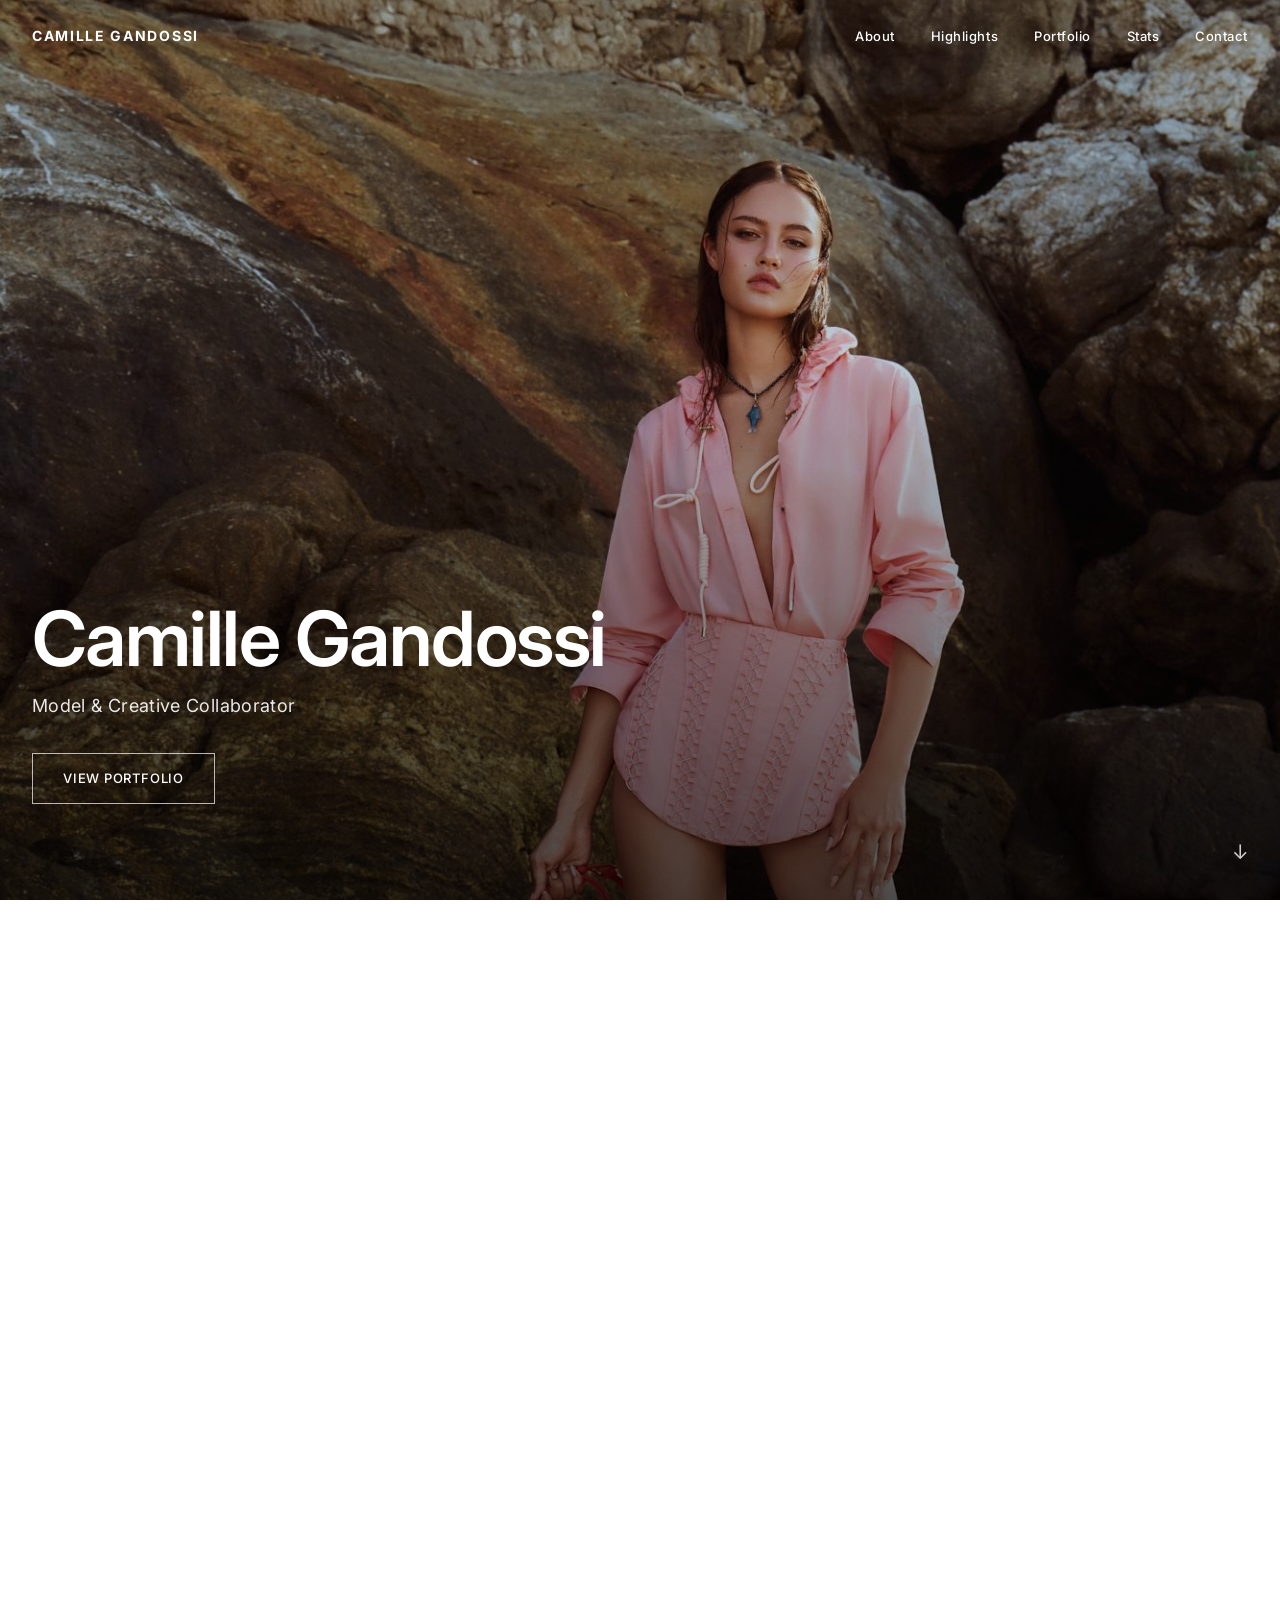
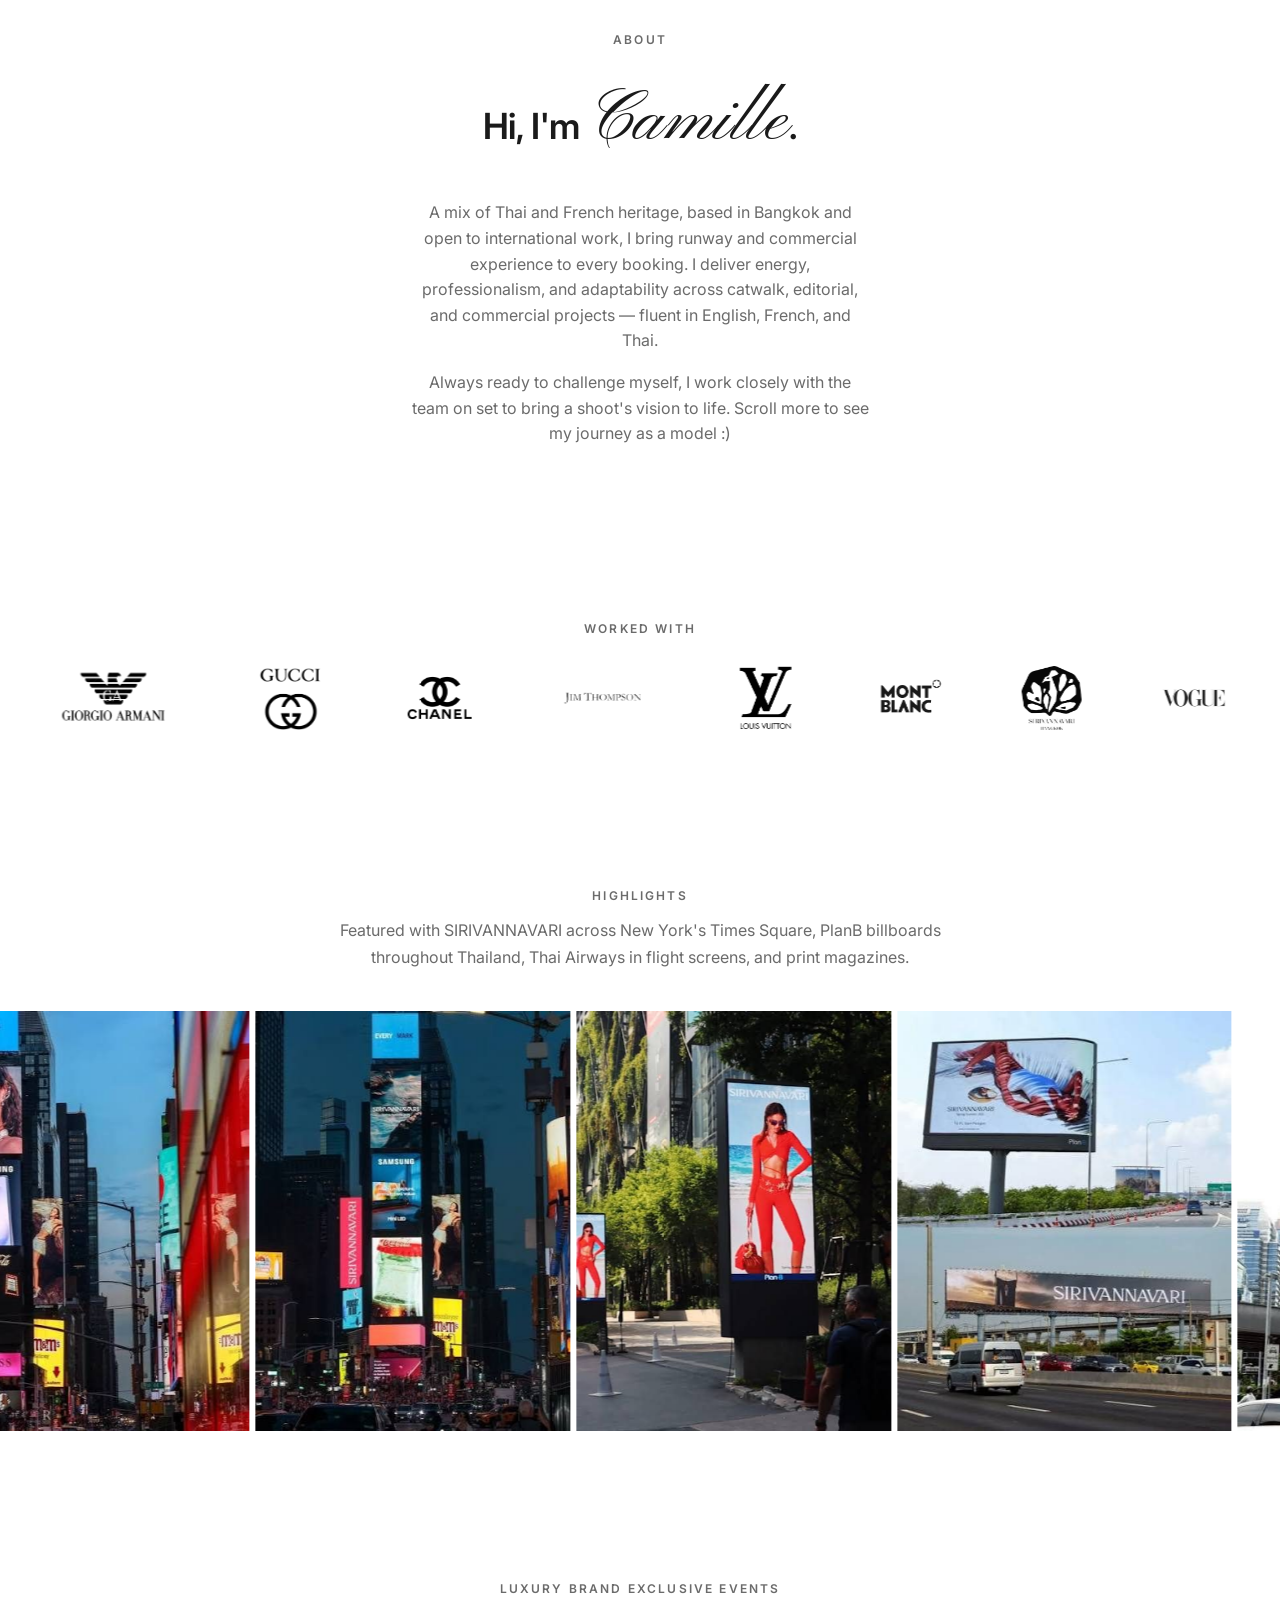
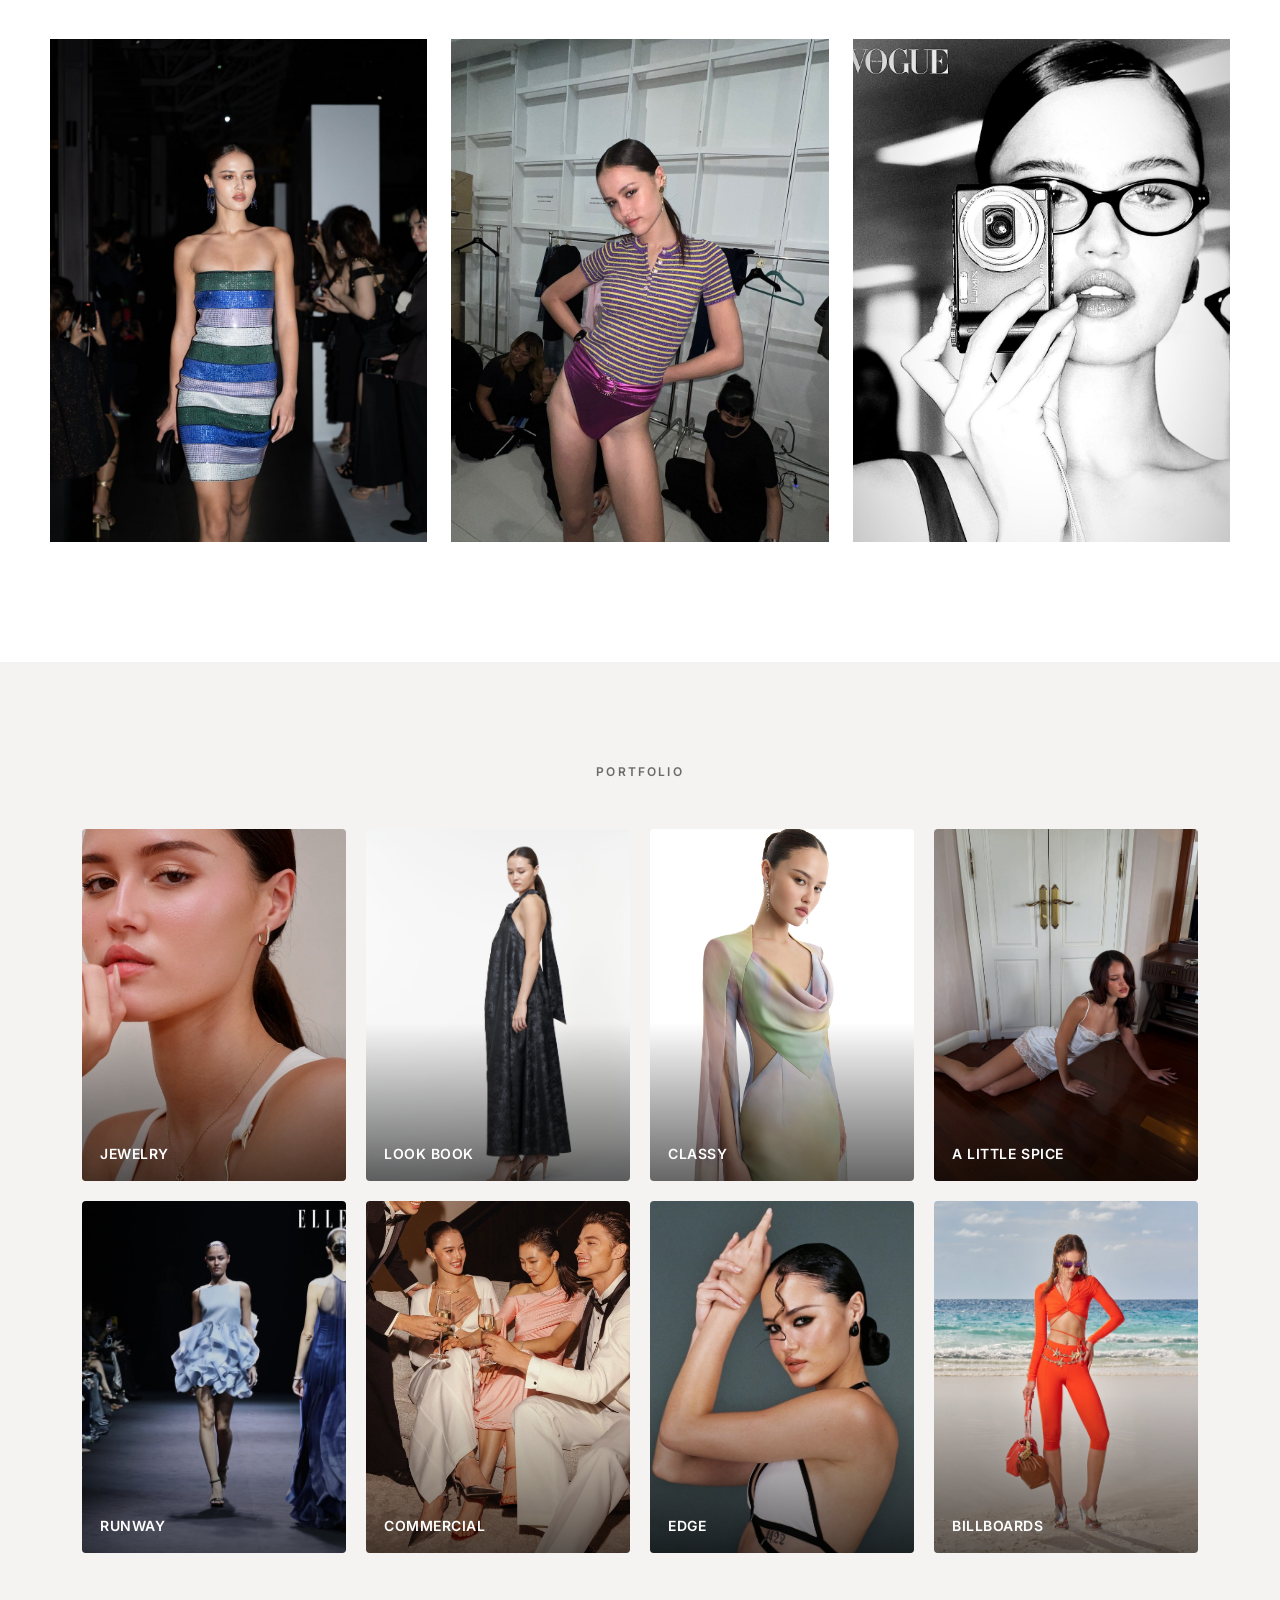
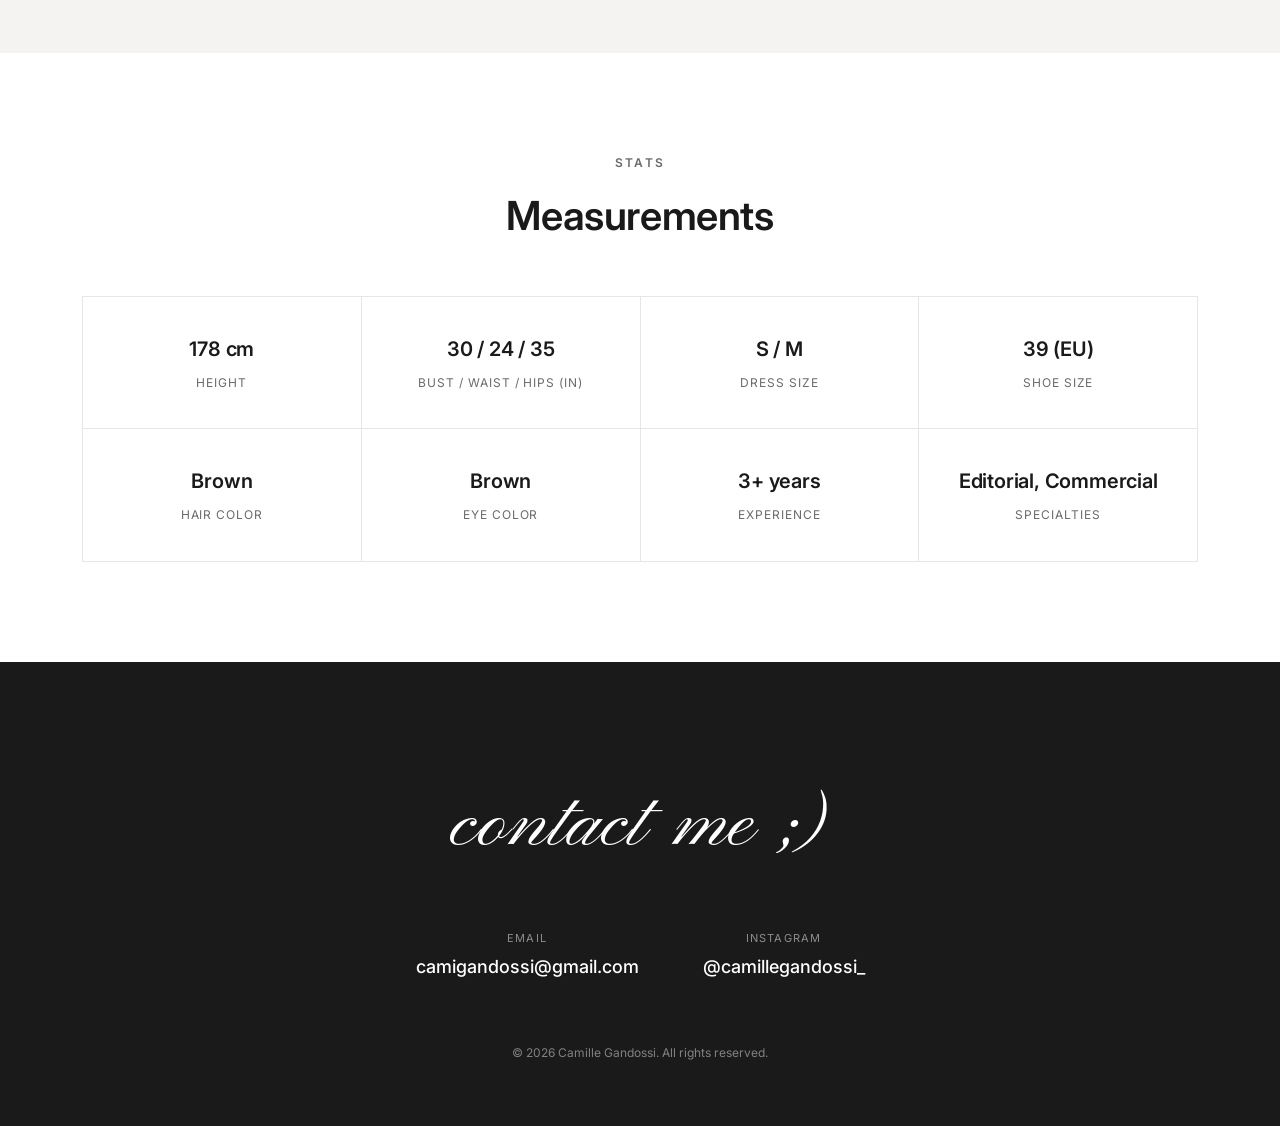
==== commit 6379dd46: "Force About-section video to autoplay instead of showing a play button The autoplay HTML attribute a" ====
--- a/index.html
+++ b/index.html
@@ -55,7 +55,7 @@
   <!-- ABOUT -->
   <section class="about" id="about">
     <div class="about-video">
-      <video class="seamless-loop-video" autoplay muted playsinline>
+      <video class="seamless-loop-video" autoplay muted playsinline preload="auto">
         <source src="images/hero/video.mp4" type="video/mp4">
       </video>
     </div>
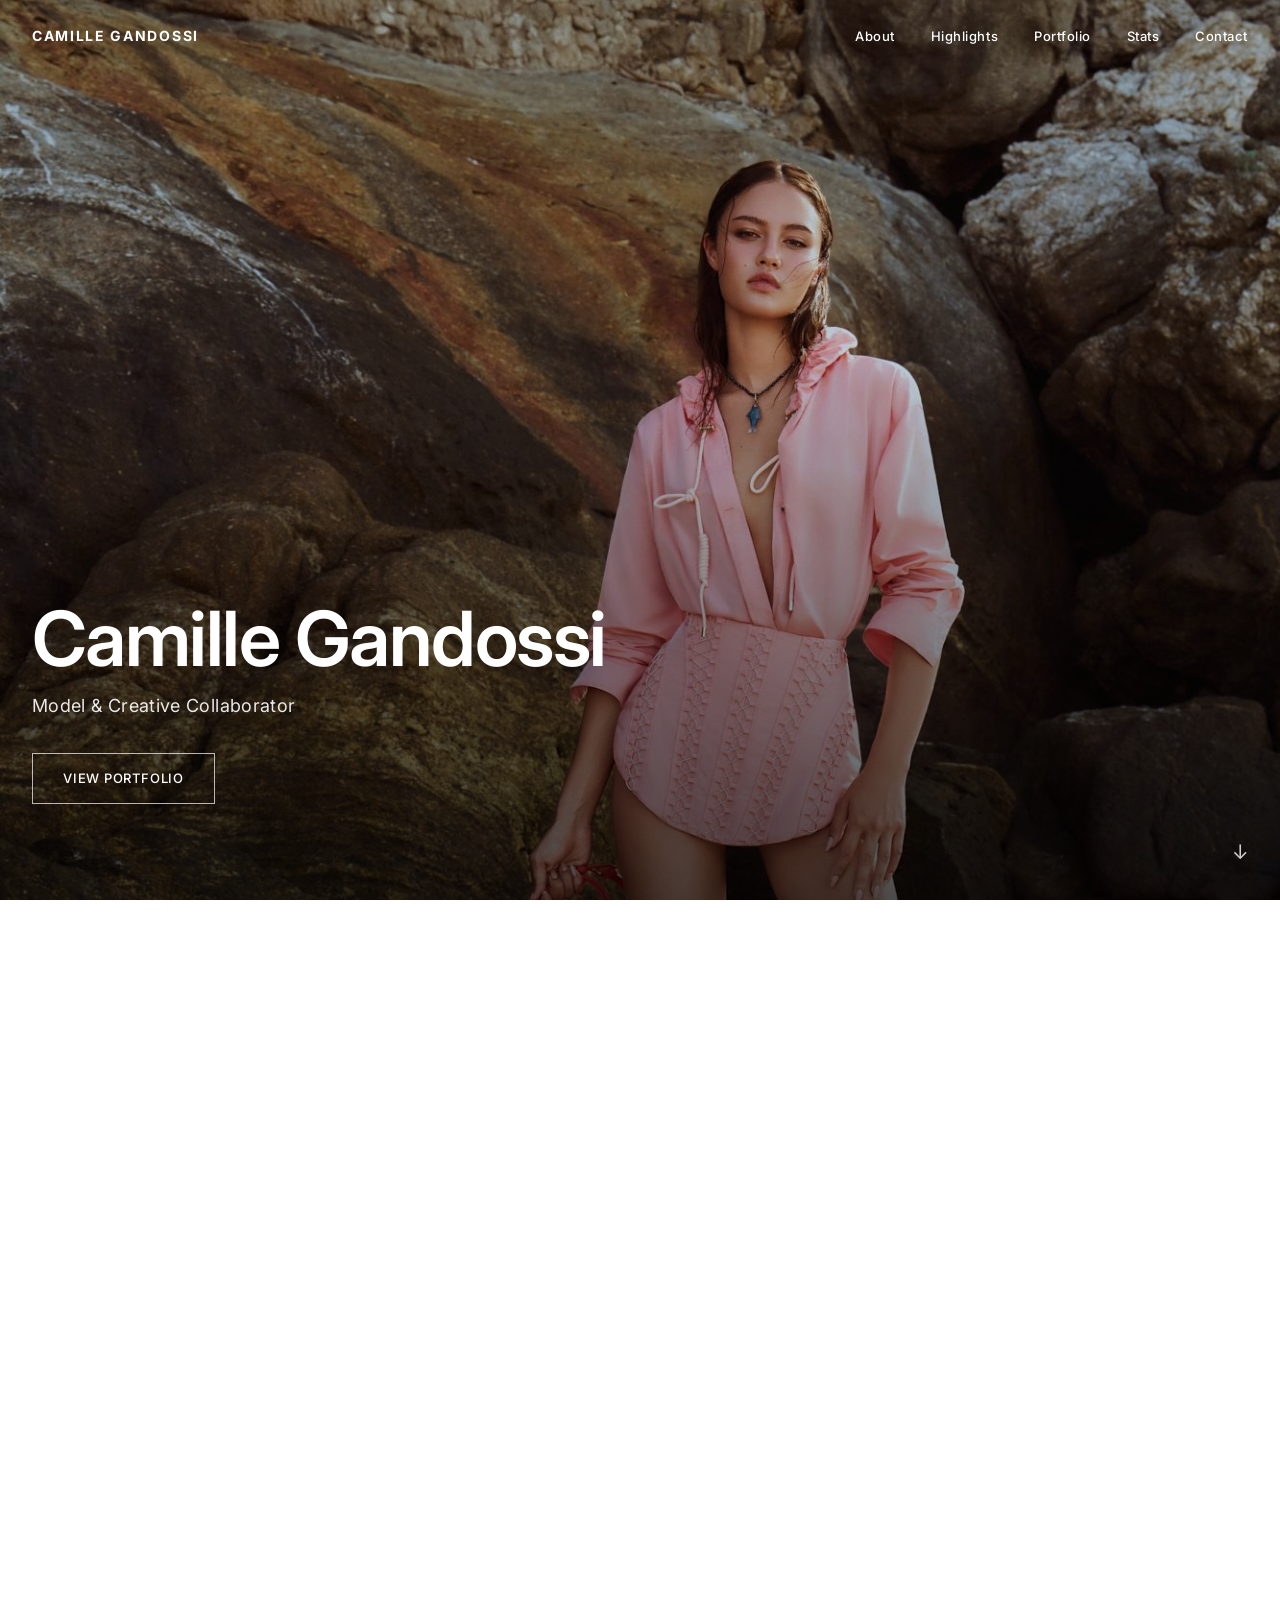
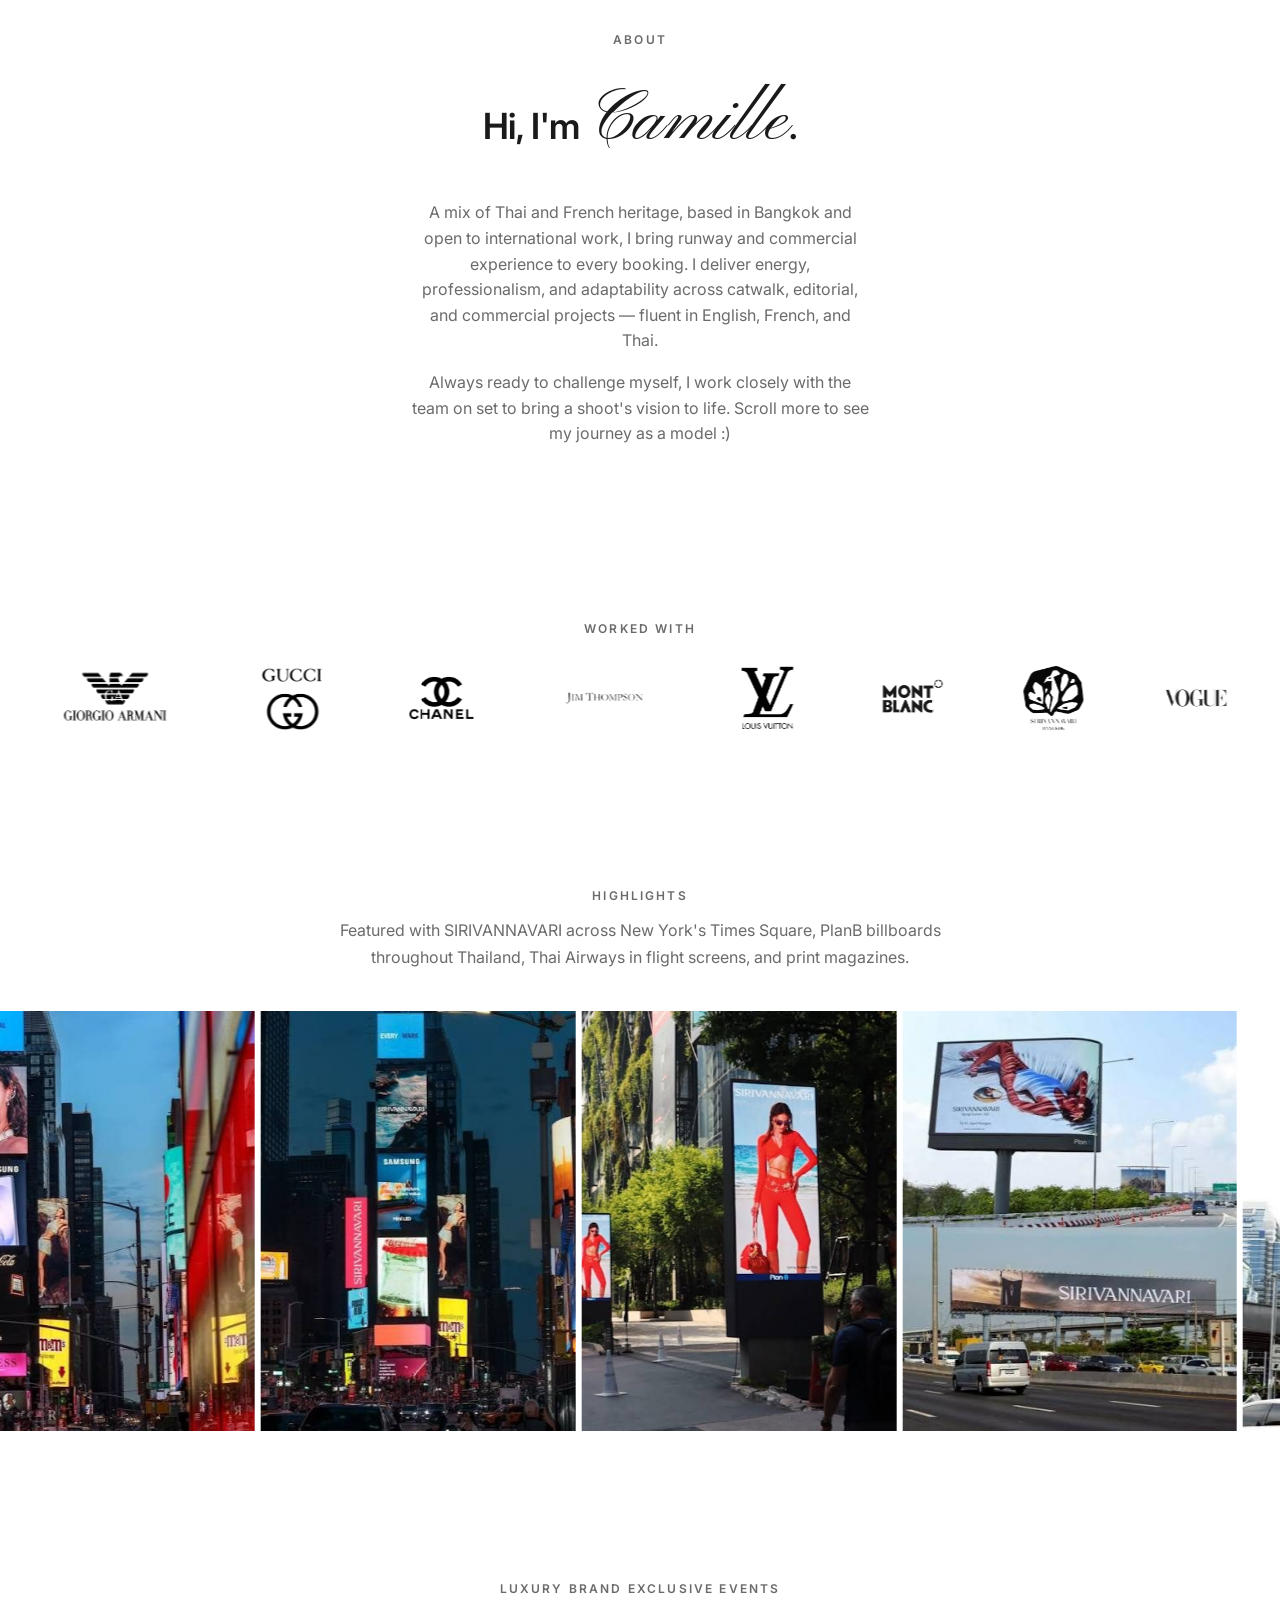
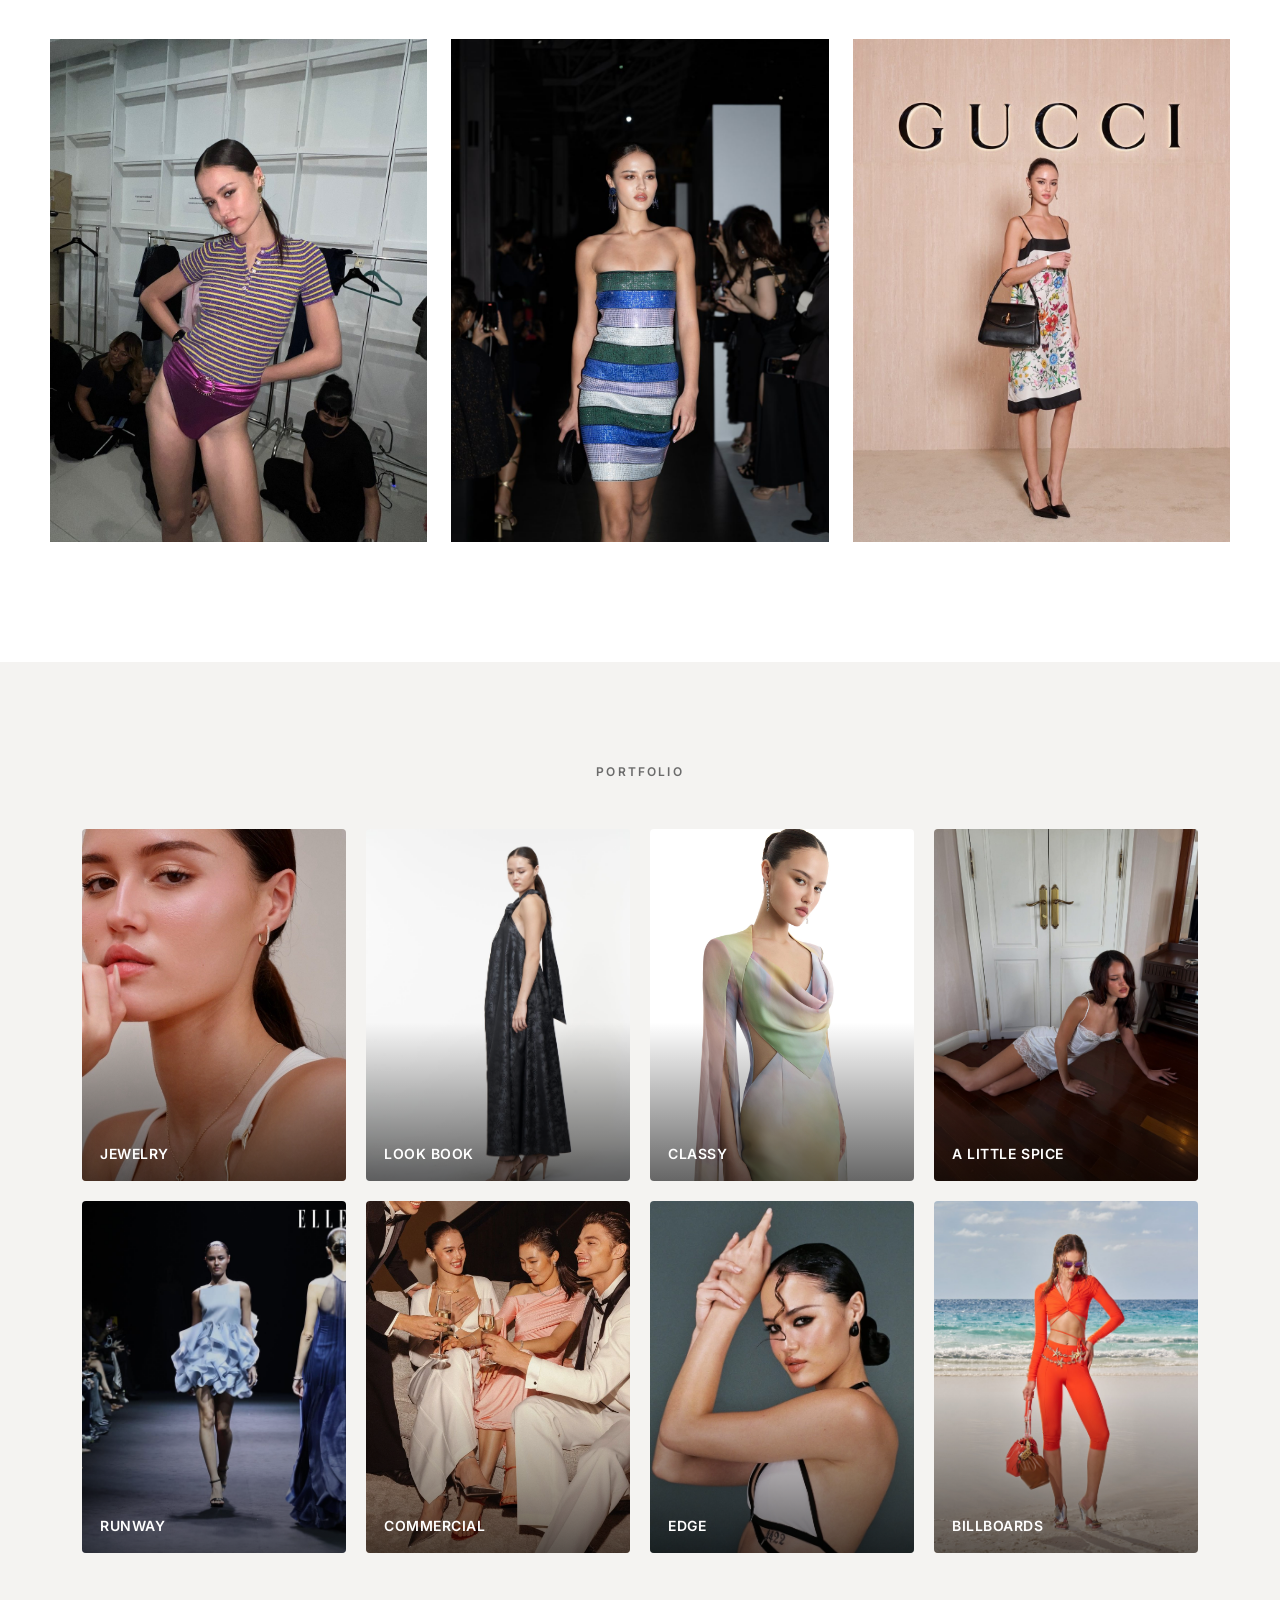
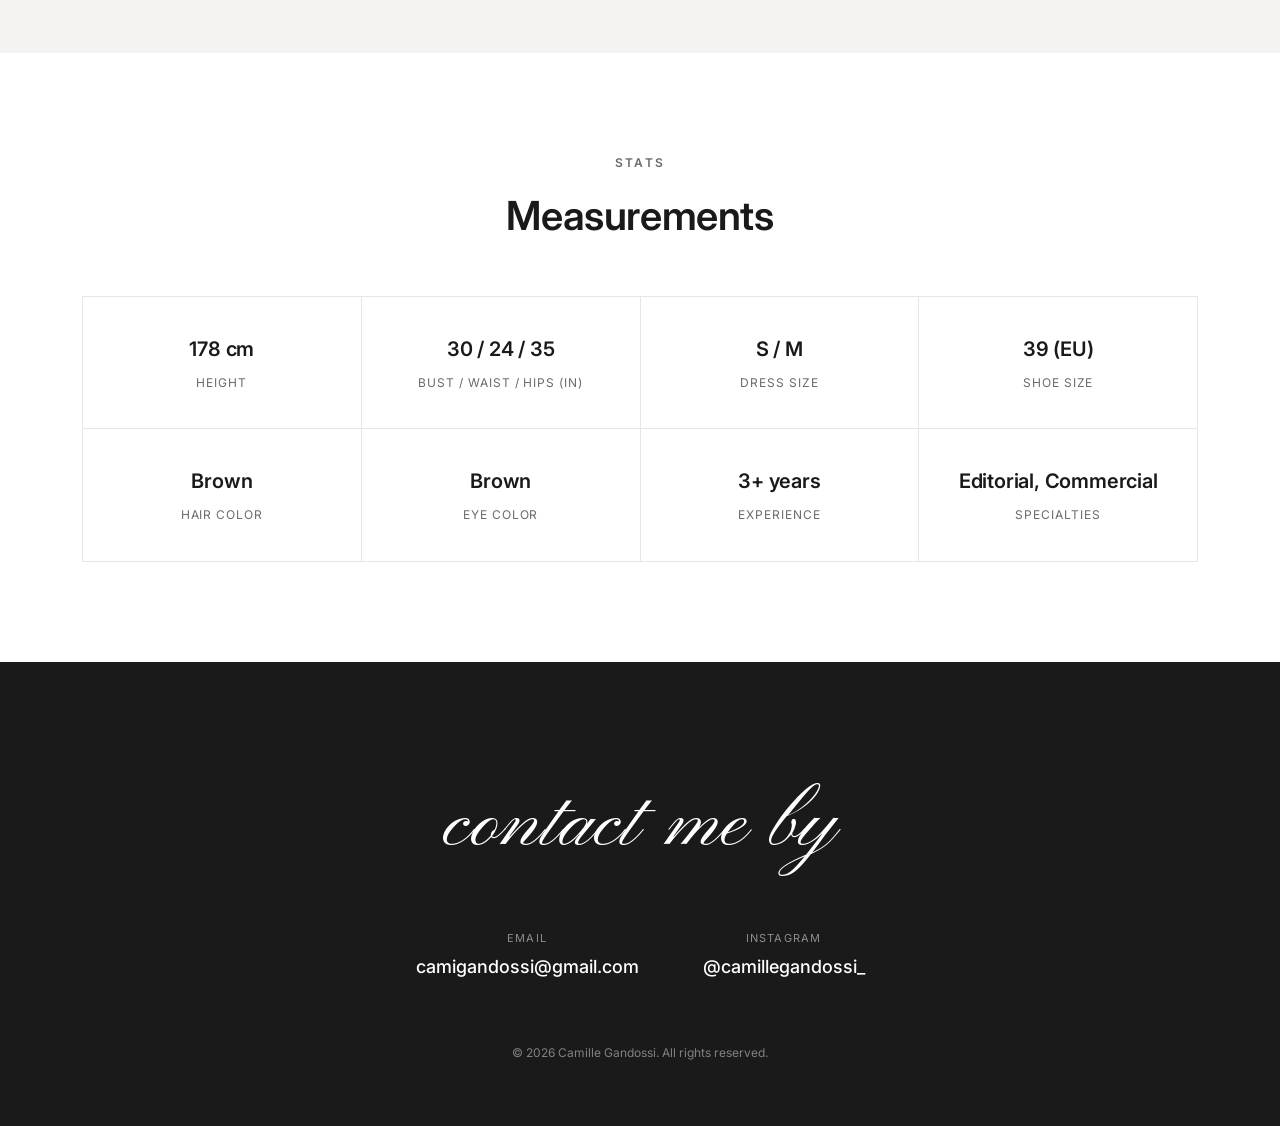
==== commit c9676152: "Replace ";)" with "by" in contact me section headings Co-Authored-By: Claude Sonnet 5 <noreply@anthr" ====
--- a/index.html
+++ b/index.html
@@ -218,7 +218,7 @@
 <!-- CONTACT / FOOTER -->
 <footer class="contact" id="contact">
   <div class="section-inner contact-inner">
-    <h2 class="section-title center"><span class="cursive-name">contact me ;)</span></h2>
+    <h2 class="section-title center"><span class="cursive-name">contact me by</span></h2>
     <div class="contact-links">
       <a href="mailto:camigandossi@gmail.com" class="contact-link">
         <span class="contact-label">Email</span>
